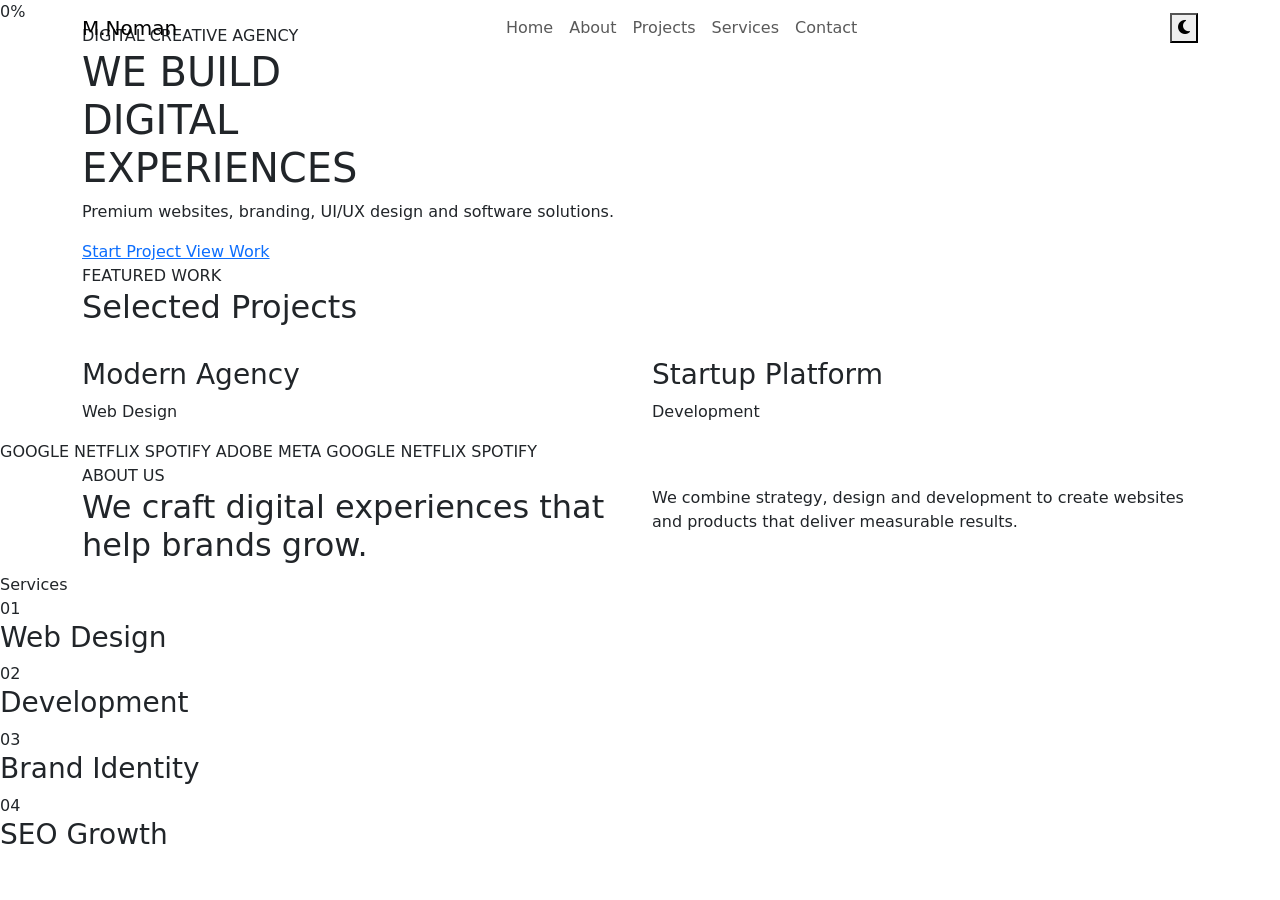
==== index.html @ 74d42c3d "Add files via upload" ====
<!DOCTYPE html>
<html lang="en">
<head>
<meta charset="UTF-8">
<meta name="viewport" content="width=device-width, initial-scale=1.0">

<title>Rajab Portfolio</title>

<link href="https://cdn.jsdelivr.net/npm/bootstrap@5.3.3/dist/css/bootstrap.min.css" rel="stylesheet">

<link rel="stylesheet" href="https://cdnjs.cloudflare.com/ajax/libs/font-awesome/6.7.2/css/all.min.css">

<link rel="preconnect" href="https://fonts.googleapis.com">
<link href="https://fonts.googleapis.com/css2?family=Inter:wght@300;400;500;600;700;800;900&display=swap" rel="stylesheet">

<link rel="stylesheet" href="css/style.css">
</head>

<body>

    <div class="loader">
    <div class="loader-counter">0%</div>
</div>

<div class="cursor"></div>

<!-- NAVBAR -->

<nav class="navbar navbar-expand-lg fixed-top">
    <div class="container">

        <a class="navbar-brand logo" href="#">
            M.Noman
        </a>

        <button class="navbar-toggler border-0 shadow-none" type="button" data-bs-toggle="collapse" data-bs-target="#menu">
            <i class="fa-solid fa-bars"></i>
        </button>

        <div class="collapse navbar-collapse" id="menu">

            <ul class="navbar-nav mx-auto">

                <li class="nav-item">
                    <a class="nav-link" href="index.html">Home</a>
                </li>

                <li class="nav-item">
                    <a class="nav-link" href="#">About</a>
                </li>

                <li class="nav-item">
                    <a class="nav-link" href="#">Projects</a>
                </li>

                <li class="nav-item">
                    <a class="nav-link" href="services.html">Services</a>
                </li>

                <li class="nav-item">
                    <a class="nav-link" href="contact.html">Contact</a>
                </li>

            </ul>

            <button id="theme-toggle" class="theme-btn">
                <i class="fa-solid fa-moon"></i>
            </button>

        </div>
    </div>
</nav>

<!-- HERO -->

<section class="hero">

    <div class="container">

        <div class="hero-content">

            <span class="subtitle">
                DIGITAL CREATIVE AGENCY
            </span>

            <h1 class="hero-title">
                WE BUILD
                <br>
                DIGITAL
                <br>
                EXPERIENCES
            </h1>

            <p class="hero-text">
                Premium websites, branding, UI/UX design and software solutions.
            </p>

            <div class="hero-buttons">

                <a href="#" class="btn-main">
                    Start Project
                </a>

                <a href="#" class="btn-outline-custom">
                    View Work
                </a>

            </div>

        </div>

    </div>

</section>


<!-- PROJECTS -->

<section class="projects">

    <div class="container">

        <div class="section-header">

            <span>FEATURED WORK</span>

            <h2>
                Selected Projects
            </h2>

        </div>

        <div class="row g-4">

            <div class="col-lg-6">

                <div class="project-card">

                    <img src="https://images.unsplash.com/photo-1498050108023-c5249f4df085?w=1200"
                        alt="">

                    <div class="project-content">

                        <h3>Modern Agency</h3>

                        <p>Web Design</p>

                    </div>

                </div>

            </div>

            <div class="col-lg-6">

                <div class="project-card">

                    <img src="https://images.unsplash.com/photo-1516321318423-f06f85e504b3?w=1200"
                        alt="">

                    <div class="project-content">

                        <h3>Startup Platform</h3>

                        <p>Development</p>

                    </div>

                </div>

            </div>

        </div>

    </div>

</section>

<!-- clients -->
<section class="clients">
    <link rel="stylesheet" href="css/clients.css">
    <div class="marquee">
        <div class="marquee-content">
            <span>GOOGLE</span>
            <span>NETFLIX</span>
            <span>SPOTIFY</span>
            <span>ADOBE</span>
            <span>META</span>
            <span>GOOGLE</span>
            <span>NETFLIX</span>
            <span>SPOTIFY</span>
        </div>
    </div>
</section>

<!-- about-section -->
 <section class="about-section">
    <link rel="stylesheet" href="css/about.css">

    <div class="container">

        <div class="row align-items-center">

            <div class="col-lg-6">
                <span class="section-tag">ABOUT US</span>

                <h2>
                    We craft digital experiences that help brands grow.
                </h2>
            </div>

            <div class="col-lg-6">

                <p>
                    We combine strategy, design and development to create
                    websites and products that deliver measurable results.
                </p>

            </div>

        </div>

    </div>

</section>

<!-- services-section -->
 <section class="services">
    <span class="section-tag">Services</span>
    <div class="service-item">
        <span>01</span>
        <h3>Web Design</h3>
    </div>

    <div class="service-item">
        <span>02</span>
        <h3>Development</h3>
    </div>

    <div class="service-item">
        <span>03</span>
        <h3>Brand Identity</h3>
    </div>

    <div class="service-item">
        <span>04</span>
        <h3>SEO Growth</h3>
    </div>

</section>

<script src="https://cdn.jsdelivr.net/npm/bootstrap@5.3.3/dist/js/bootstrap.bundle.min.js"></script>

<script src="https://cdnjs.cloudflare.com/ajax/libs/gsap/3.12.5/gsap.min.js"></script>

<script src="js/script.js"></script>

</body>
</html>
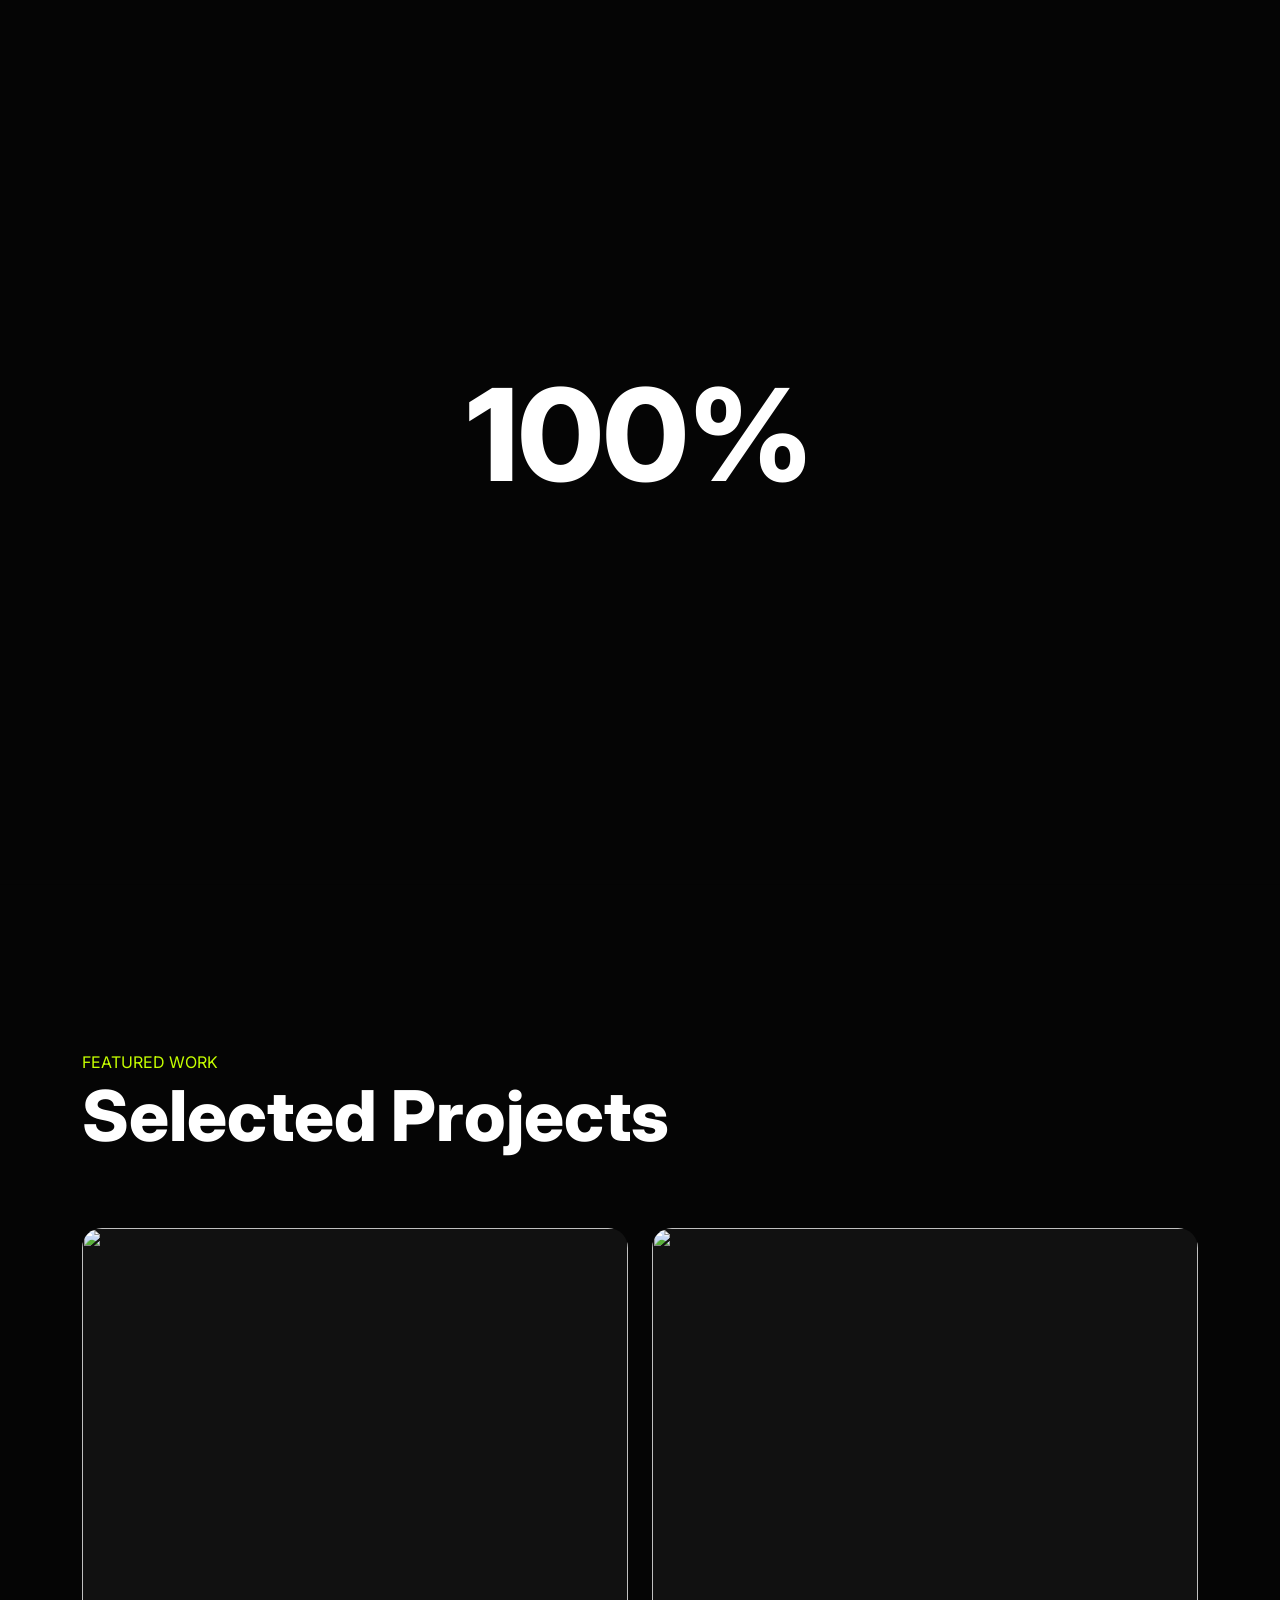
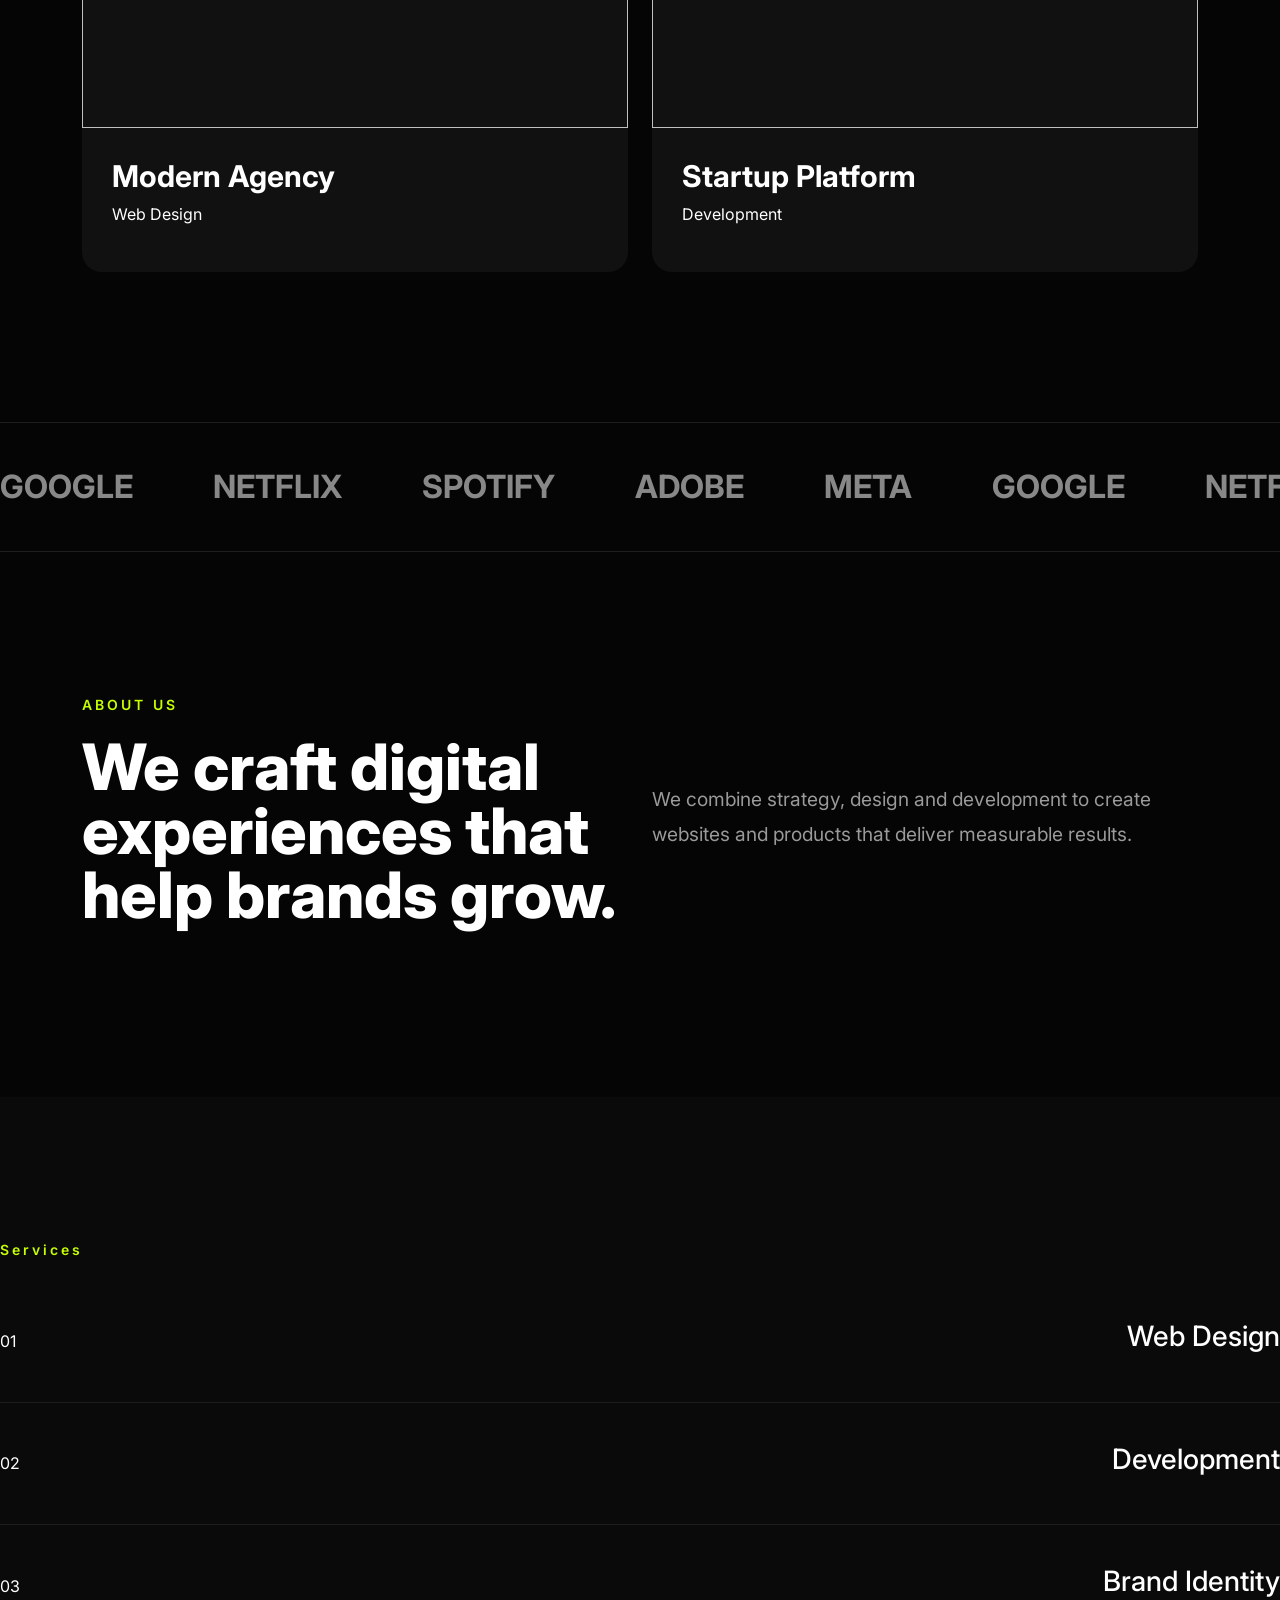
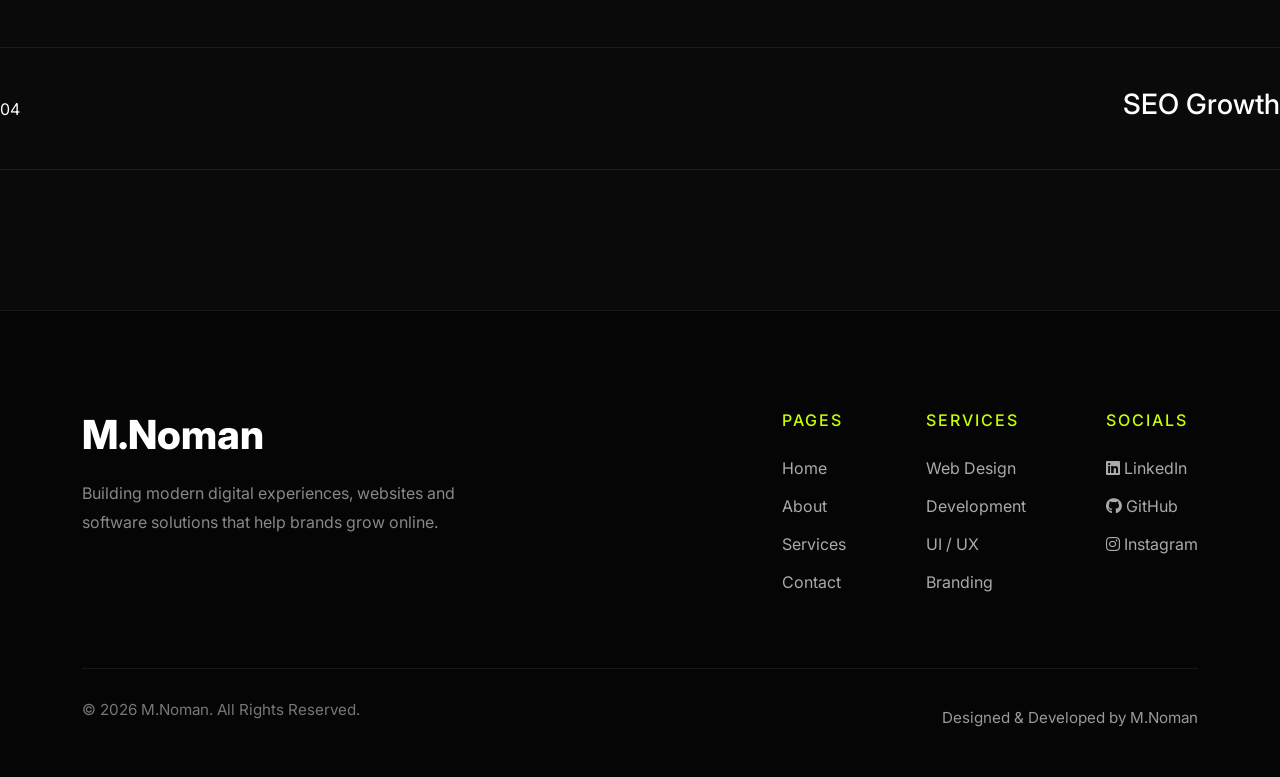
==== commit 061cf896: "Add files via upload" ====
--- a/index.html
+++ b/index.html
@@ -33,7 +33,7 @@
             M.Noman
         </a>
 
-        <button class="navbar-toggler border-0 shadow-none" type="button" data-bs-toggle="collapse" data-bs-target="#menu">
+        <button class="navbar-toggler border-0 shadow-none" type="button" data-bs-toggle="collapse" data-bs-target="#menu" color="#c6ff00">
             <i class="fa-solid fa-bars"></i>
         </button>
 
@@ -46,7 +46,7 @@
                 </li>
 
                 <li class="nav-item">
-                    <a class="nav-link" href="#">About</a>
+                    <a class="nav-link" href="about.html">About</a>
                 </li>
 
                 <li class="nav-item">
@@ -249,6 +249,83 @@
 
 </section>
 
+<!-- Footer -->
+ <footer class="footer">
+
+    <div class="container">
+
+        <div class="footer-top">
+
+            <div class="footer-brand">
+
+                <h2>M.Noman</h2>
+
+                <p>
+                    Building modern digital experiences,
+                    websites and software solutions that
+                    help brands grow online.
+                </p>
+
+            </div>
+
+            <div class="footer-links">
+
+                <div>
+                    <h4>Pages</h4>
+
+                    <a href="index.html">Home</a>
+                    <a href="about.html">About</a>
+                    <a href="services.html">Services</a>
+                    <a href="contact.html">Contact</a>
+                </div>
+
+                <div>
+                    <h4>Services</h4>
+
+                    <a href="#">Web Design</a>
+                    <a href="#">Development</a>
+                    <a href="#">UI / UX</a>
+                    <a href="#">Branding</a>
+                </div>
+
+                <div>
+                    <h4>Socials</h4>
+
+                    <a href="#">
+                        <i class="fab fa-linkedin"></i> LinkedIn
+                    </a>
+
+                    <a href="#">
+                        <i class="fab fa-github"></i> GitHub
+                    </a>
+
+                    <a href="#">
+                        <i class="fab fa-instagram"></i> Instagram
+                    </a>
+                </div>
+
+            </div>
+
+        </div>
+
+        <div class="footer-divider"></div>
+
+        <div class="footer-bottom">
+
+            <p>
+                © 2026 M.Noman. All Rights Reserved.
+            </p>
+
+            <span>
+                Designed & Developed by M.Noman
+            </span>
+
+        </div>
+
+    </div>
+
+</footer>
+
 <script src="https://cdn.jsdelivr.net/npm/bootstrap@5.3.3/dist/js/bootstrap.bundle.min.js"></script>
 
 <script src="https://cdnjs.cloudflare.com/ajax/libs/gsap/3.12.5/gsap.min.js"></script>
--- a/css/style.css
+++ b/css/style.css
@@ -0,0 +1,377 @@
+*{
+margin:0;
+padding:0;
+box-sizing:border-box;
+}
+
+:root{
+--bg:#050505;
+--card:#111111;
+--text:#ffffff;
+--gray:#999;
+--accent:#c6ff00;
+}
+
+.light{
+    --bg:#ffffff;
+    --text:#050505;
+}
+
+body{
+font-family:'Inter',sans-serif;
+background:var(--bg);
+color:var(--text);
+overflow-x:hidden;
+}
+
+.navbar{
+padding:25px 0;
+backdrop-filter:blur(15px);
+background:rgba(0,0,0,.3);
+}
+
+.logo{
+font-size:28px;
+font-weight:800;
+color:white;
+}
+
+.nav-link{
+color:white;
+margin:0 18px;
+transition: all 0.5s ease;
+}
+
+.nav-link:hover {
+    color: #c6ff00;
+    background: rgba(255, 255, 255, 0.2);
+    border-radius: 8px;
+    box-shadow: 0 4px 30px rgba(0, 0, 0, 0.1);
+    backdrop-filter: blur(5px);
+    -webkit-backdrop-filter: blur(5px);
+    border: none;
+}
+
+.nav-link:hover {
+    animation: pulse 0.5s ease forwards;
+}
+
+@keyframes pulse {
+    from {
+        transform: scale(1);
+    }
+    to {
+        transform: scale(1.1);
+    }
+}
+
+.navbar-toggler {
+    color: #c6ff00 !important;
+}
+
+.navbar-toggler i {
+    color: #c6ff00;
+    font-size: 1.8rem;
+}
+
+.theme-btn{
+width:45px;
+height:45px;
+border:none;
+border-radius:50%;
+background:#111;
+color:white;
+}
+
+.hero{
+min-height:100vh;
+display:flex;
+align-items:center;
+}
+
+.subtitle{
+color:var(--accent);
+font-weight:700;
+letter-spacing:2px;
+}
+
+.hero-title{
+font-size:clamp(4rem,10vw,9rem);
+font-weight:900;
+line-height:.9;
+margin:25px 0;
+}
+
+.hero-text{
+max-width:600px;
+font-size:20px;
+color:var(--gray);
+}
+
+.hero-buttons{
+display:flex;
+gap:20px;
+margin-top:40px;
+}
+
+.btn-main{
+padding:16px 40px;
+background:var(--accent);
+color:black;
+font-weight:700;
+text-decoration:none;
+}
+
+.btn-outline-custom{
+padding:16px 40px;
+border:1px solid #333;
+color:white;
+text-decoration:none;
+}
+
+.projects{
+padding:150px 0;
+}
+
+.section-header{
+margin-bottom:70px;
+}
+
+.section-header span{
+color:var(--accent);
+}
+
+.section-header h2{
+font-size:70px;
+font-weight:800;
+}
+
+.project-card{
+overflow:hidden;
+background:#111;
+border-radius:20px;
+}
+
+.project-card img{
+width:100%;
+height:500px;
+object-fit:cover;
+transition:.5s;
+}
+
+.project-card:hover img{
+transform:scale(1.08);
+}
+
+.project-content{
+padding:30px;
+}
+
+.project-content h3{
+font-size:30px;
+font-weight:700;
+}
+
+.cursor{
+width:20px;
+height:20px;
+background:var(--accent);
+border-radius:50%;
+position:fixed;
+pointer-events:none;
+z-index:9999;
+}
+
+.loader{
+    position:fixed;
+    inset:0;
+    background:#050505;
+    z-index:99999;
+    display:flex;
+    justify-content:center;
+    align-items:center;
+}
+
+.loader-counter{
+    color:#fff;
+    font-size:8rem;
+    font-weight:800;
+}
+
+.hero{
+    min-height:100vh;
+    display:flex;
+    align-items:center;
+    padding:0 8%;
+    background:#050505;
+}
+
+.hero-title{
+    font-size:clamp(5rem,10vw,12rem);
+    line-height:.85;
+    font-weight:900;
+    color:#fff;
+}
+
+/* services-section */
+.services{
+    padding:140px 0;
+    background:#0a0a0a;
+}
+
+.services-header{
+    margin-bottom:80px;
+}
+
+.services-header h2{
+    font-size:clamp(3rem,5vw,5rem);
+    font-weight:800;
+    color:#fff;
+}
+
+.service-item{
+    display:flex;
+    align-items:center;
+    justify-content:space-between;
+    padding:40px 0;
+    border-bottom:1px solid rgba(255,255,255,.08);
+    transition:.4s ease;
+    cursor:pointer;
+}
+
+.service-item:first-child{
+    border-top:1px solid rgba(255,255,255,.08);
+}
+
+.service-item:hover{
+    padding-left:40px;
+    background:rgba(255,255,255,.02);
+    color: #c6ff00;
+    padding-right: 40px;
+}
+
+.service-number{
+    font-size:18px;
+    color:#666;
+    width:80px;
+}
+
+.service-title{
+    flex:1;
+    font-size:3rem;
+    font-weight:700;
+    color:#fff;
+}
+
+.service-description{
+    width:350px;
+    color:#888;
+    line-height:1.8;
+    text-align:right;
+}
+
+.service-arrow{
+    font-size:2rem;
+    color:#c6ff00;
+    transition:.4s;
+}
+
+.service-item:hover .service-arrow{
+    transform:translateX(10px);
+}
+
+/* Footer */
+.footer{
+padding:100px 0 40px;
+background:#050505;
+border-top:1px solid rgba(255,255,255,.08);
+}
+
+.footer-top{
+display:flex;
+justify-content:space-between;
+gap:80px;
+margin-bottom:60px;
+}
+
+.footer-brand{
+max-width:400px;
+}
+
+.footer-brand h2{
+font-size:2.5rem;
+font-weight:800;
+margin-bottom:20px;
+}
+
+.footer-brand p{
+color:#888;
+line-height:1.8;
+}
+
+.footer-links{
+display:flex;
+gap:80px;
+}
+
+.footer-links h4{
+color:#c6ff00;
+margin-bottom:25px;
+font-size:1rem;
+text-transform:uppercase;
+letter-spacing:2px;
+}
+
+.footer-links div{
+display:flex;
+flex-direction:column;
+}
+
+.footer-links a{
+color:#aaa;
+text-decoration:none;
+margin-bottom:14px;
+transition:.3s;
+}
+
+.footer-links a:hover{
+color:#c6ff00;
+transform:translateX(5px);
+}
+
+.footer-divider{
+height:1px;
+background:rgba(255,255,255,.08);
+margin-bottom:30px;
+}
+
+.footer-bottom{
+display:flex;
+justify-content:space-between;
+align-items:center;
+color:#777;
+font-size:.95rem;
+}
+
+.footer-bottom span{
+color:#999;
+}
+
+@media(max-width:992px){
+
+.footer-top{
+flex-direction:column;
+}
+
+.footer-links{
+flex-wrap:wrap;
+gap:50px;
+}
+
+.footer-bottom{
+flex-direction:column;
+gap:15px;
+text-align:center;
+}
+
+}
--- a/css/clients.css
+++ b/css/clients.css
@@ -0,0 +1,24 @@
+.clients{
+    padding:40px 0;
+    border-top:1px solid rgba(255,255,255,.1);
+    border-bottom:1px solid rgba(255,255,255,.1);
+    overflow:hidden;
+}
+
+.marquee-content{
+    display:flex;
+    gap:80px;
+    width:max-content;
+    animation:scroll 20s linear infinite;
+}
+
+.marquee-content span{
+    font-size:2rem;
+    font-weight:700;
+    color:#888;
+}
+
+@keyframes scroll{
+    from{transform:translateX(0);}
+    to{transform:translateX(-50%);}
+}
--- a/css/about.css
+++ b/css/about.css
@@ -0,0 +1,320 @@
+.about-section{
+    padding:140px 0;
+    background:#050505;
+    color:#fff;
+}
+
+.section-tag{
+    display:inline-block;
+    color:#c6ff00;
+    font-size:14px;
+    letter-spacing:3px;
+    font-weight:600;
+    margin-bottom:20px;
+}
+
+.about-section h2{
+    font-size:clamp(3rem,5vw,5rem);
+    font-weight:800;
+    line-height:1;
+    margin-bottom:30px;
+}
+
+.about-section p{
+    font-size:1.2rem;
+    color:#9a9a9a;
+    line-height:1.8;
+}
+
+.about-content{
+    padding-left:50px;
+}
+
+.about-stats{
+    margin-top:60px;
+    display:flex;
+    gap:60px;
+}
+
+.about-stat h3{
+    font-size:4rem;
+    font-weight:800;
+    color:#fff;
+}
+
+.about-stat span{
+    color:#888;
+    font-size:14px;
+    text-transform:uppercase;
+}
+
+.blob{
+position:fixed;
+border-radius:50%;
+filter:blur(120px);
+z-index:-1;
+opacity:.15;
+}
+
+.blob1{
+width:400px;
+height:400px;
+background:#c6ff00;
+top:-100px;
+left:-100px;
+}
+
+.blob2{
+width:350px;
+height:350px;
+background:#c6ff00;
+right:-100px;
+bottom:0;
+}
+
+.about-hero{
+min-height:100vh;
+padding:0 7%;
+display:flex;
+justify-content:center;
+flex-direction:column;
+}
+
+.tag{
+color:var(--accent);
+letter-spacing:3px;
+}
+
+.hero-title{
+font-size:clamp(4rem,10vw,11rem);
+line-height:.85;
+font-weight:900;
+margin:20px 0;
+}
+
+.about-hero p{
+max-width:650px;
+font-size:1.2rem;
+color:var(--gray);
+}
+
+.story{
+padding:150px 7%;
+display:grid;
+grid-template-columns:1fr 2fr;
+gap:80px;
+}
+
+.story-left span{
+color:var(--accent);
+letter-spacing:2px;
+}
+
+.story-right h2{
+font-size:clamp(2rem,4vw,4rem);
+margin-bottom:30px;
+line-height:1.1;
+}
+
+.story-right p{
+color:var(--gray);
+font-size:1.1rem;
+}
+
+.stats{
+padding:100px 7%;
+display:grid;
+grid-template-columns:repeat(3,1fr);
+gap:30px;
+}
+
+.stat-card{
+background:rgba(255,255,255,.03);
+border:1px solid rgba(255,255,255,.08);
+backdrop-filter:blur(20px);
+padding:50px;
+border-radius:30px;
+transition:.4s;
+}
+
+.stat-card:hover{
+transform:translateY(-12px);
+}
+
+.stat-card h2{
+font-size:4rem;
+color:var(--accent);
+}
+
+.stat-card p{
+color:var(--gray);
+}
+
+.timeline{
+padding:150px 7%;
+}
+
+.timeline h2{
+font-size:5rem;
+margin-bottom:80px;
+}
+
+.timeline-item{
+display:flex;
+justify-content:space-between;
+padding:40px 0;
+border-bottom:1px solid rgba(255,255,255,.08);
+}
+
+.timeline-item span{
+color:var(--accent);
+font-size:1.2rem;
+}
+
+.timeline-item h3{
+font-size:2.5rem;
+}
+
+.cta{
+padding:200px 7%;
+text-align:center;
+}
+
+.cta h2{
+font-size:clamp(3rem,8vw,8rem);
+line-height:.9;
+margin-bottom:50px;
+}
+
+.cta a{
+display:inline-block;
+padding:18px 40px;
+background:var(--accent);
+color:#000;
+font-weight:700;
+border-radius:50px;
+text-decoration:none;
+transition:.4s;
+}
+
+.cta a:hover{
+transform:scale(1.08);
+}
+
+@media(max-width:992px){
+
+.story{
+grid-template-columns:1fr;
+}
+
+.stats{
+grid-template-columns:1fr;
+}
+
+.timeline-item{
+flex-direction:column;
+gap:20px;
+}
+
+.timeline h2{
+font-size:3rem;
+}
+
+}
+
+/* Footer */
+.footer{
+padding:100px 0 40px;
+background:#050505;
+border-top:1px solid rgba(255,255,255,.08);
+}
+
+.footer-top{
+display:flex;
+justify-content:space-between;
+gap:80px;
+margin-bottom:60px;
+}
+
+.footer-brand{
+max-width:400px;
+}
+
+.footer-brand h2{
+font-size:2.5rem;
+font-weight:800;
+margin-bottom:20px;
+}
+
+.footer-brand p{
+color:#888;
+line-height:1.8;
+}
+
+.footer-links{
+display:flex;
+gap:80px;
+}
+
+.footer-links h4{
+color:#c6ff00;
+margin-bottom:25px;
+font-size:1rem;
+text-transform:uppercase;
+letter-spacing:2px;
+}
+
+.footer-links div{
+display:flex;
+flex-direction:column;
+}
+
+.footer-links a{
+color:#aaa;
+text-decoration:none;
+margin-bottom:14px;
+transition:.3s;
+}
+
+.footer-links a:hover{
+color:#c6ff00;
+transform:translateX(5px);
+}
+
+.footer-divider{
+height:1px;
+background:rgba(255,255,255,.08);
+margin-bottom:30px;
+}
+
+.footer-bottom{
+display:flex;
+justify-content:space-between;
+align-items:center;
+color:#777;
+font-size:.95rem;
+}
+
+.footer-bottom span{
+color:#999;
+}
+
+@media(max-width:992px){
+
+.footer-top{
+flex-direction:column;
+}
+
+.footer-links{
+flex-wrap:wrap;
+gap:50px;
+}
+
+.footer-bottom{
+flex-direction:column;
+gap:15px;
+text-align:center;
+}
+
+}
+
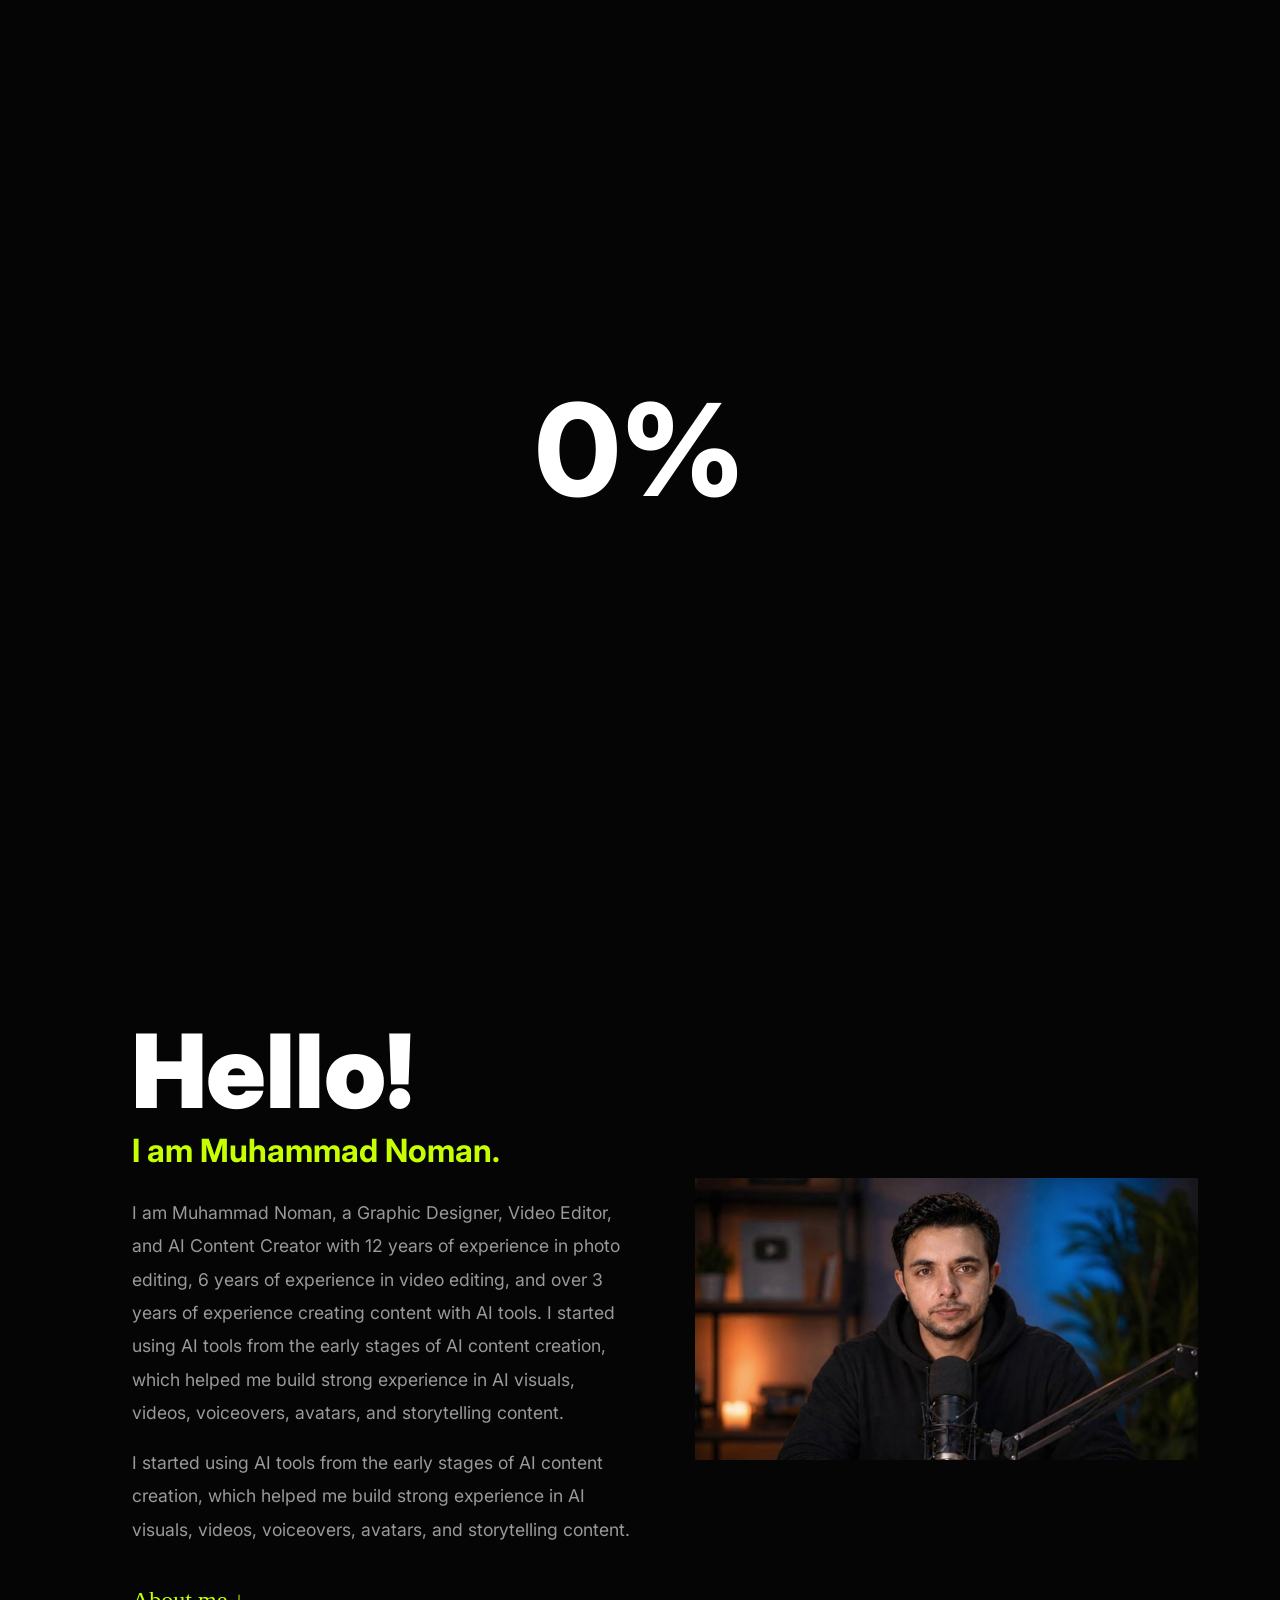
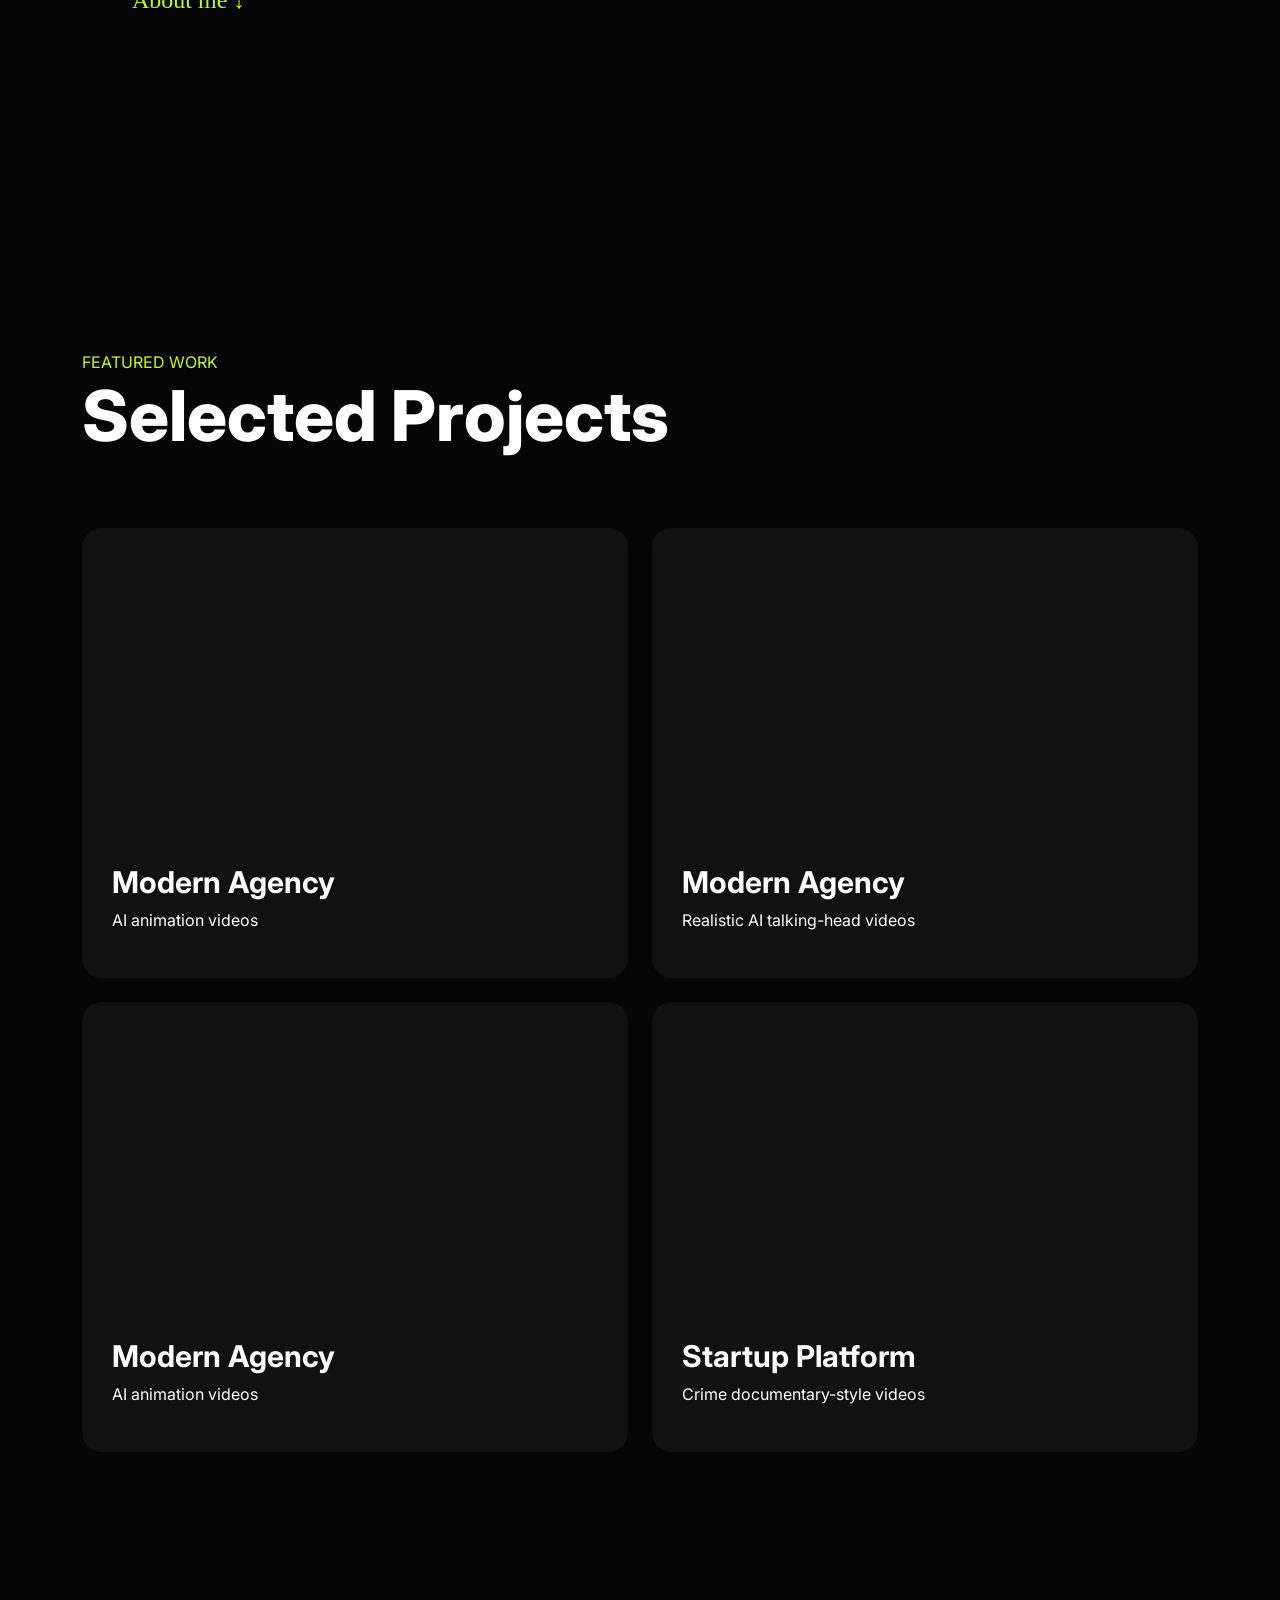
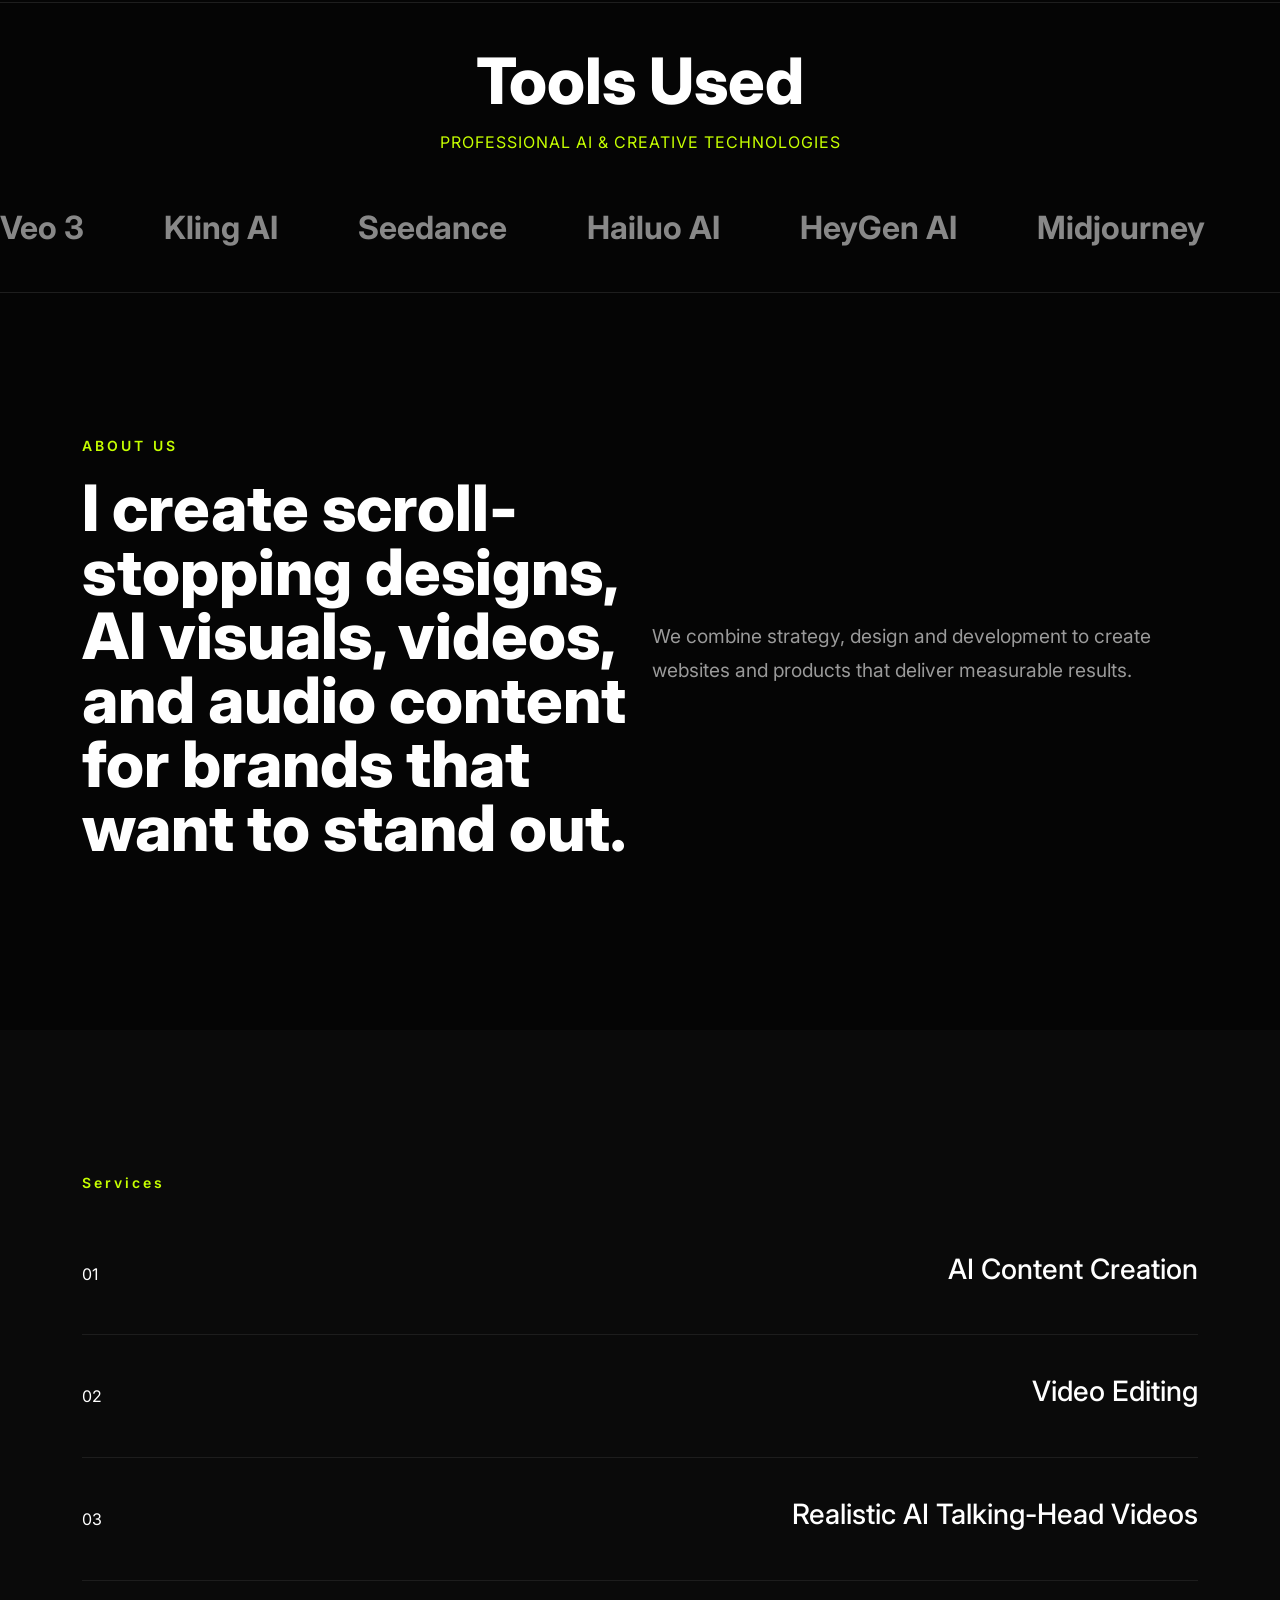
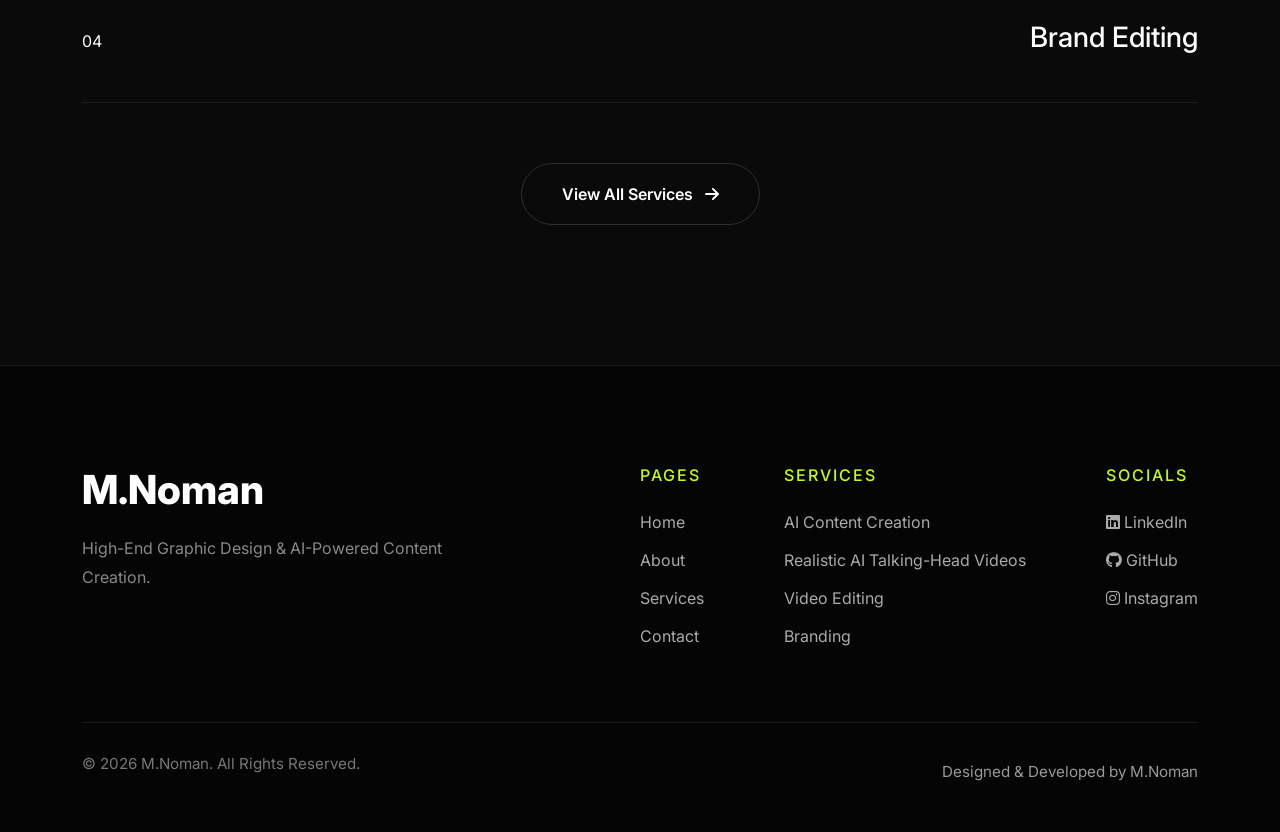
==== commit 142057e5: "Add files via upload" ====
--- a/index.html
+++ b/index.html
@@ -10,6 +10,8 @@
 
 <link rel="stylesheet" href="https://cdnjs.cloudflare.com/ajax/libs/font-awesome/6.7.2/css/all.min.css">
 
+
+
 <link rel="preconnect" href="https://fonts.googleapis.com">
 <link href="https://fonts.googleapis.com/css2?family=Inter:wght@300;400;500;600;700;800;900&display=swap" rel="stylesheet">
 
@@ -50,7 +52,7 @@
                 </li>
 
                 <li class="nav-item">
-                    <a class="nav-link" href="#">Projects</a>
+                    <a class="nav-link" href="projects.html">Projects</a>
                 </li>
 
                 <li class="nav-item">
@@ -92,16 +94,16 @@
             </h1>
 
             <p class="hero-text">
-                Premium websites, branding, UI/UX design and software solutions.
+                Graphic Designer & AI Content Creator.
             </p>
 
             <div class="hero-buttons">
 
-                <a href="#" class="btn-main">
+                <a href="contact.html" class="btn-main">
                     Start Project
                 </a>
 
-                <a href="#" class="btn-outline-custom">
+                <a href="projects.html" class="btn-outline-custom">
                     View Work
                 </a>
 
@@ -111,6 +113,42 @@
 
     </div>
 
+</section>
+
+<section class="about-me">
+    <div class="container">
+
+        <div class="about-content">
+
+            <!-- Left Side -->
+            <div class="about-text">
+
+                <h1>Hello!</h1>
+
+                <h3>I am Muhammad Noman.</h3>
+
+                <p>
+                    I am Muhammad Noman, a Graphic Designer, Video Editor, and AI Content Creator with 12 years of experience in photo editing, 6 years of experience in video editing, and over 3 years of experience creating content with AI tools. I started using AI tools from the early stages of AI content creation, which helped me build strong experience in AI visuals, videos, voiceovers, avatars, and storytelling content.
+                </p>
+
+                <p>
+                    I started using AI tools from the early stages of AI content creation, which helped me build strong experience in AI visuals, videos, voiceovers, avatars, and storytelling content.
+                </p>
+
+                <span class="about-note">
+                    About me ↓
+                </span>
+
+            </div>
+
+            <!-- Right Side -->
+            <div class="about-image">
+                <img src="images/WhatsApp Image 2026-06-14 at 4.43.36 PM.jpeg" alt="Profile Sketch">
+            </div>
+
+        </div>
+
+    </div>
 </section>
 
 
@@ -136,14 +174,17 @@
 
                 <div class="project-card">
 
-                    <img src="https://images.unsplash.com/photo-1498050108023-c5249f4df085?w=1200"
-                        alt="">
+                    <!-- <img src="https://images.unsplash.com/photo-1498050108023-c5249f4df085?w=1200"
+                        alt=""> -->
+                    <video class="back-video" loop muted playsinline>
+                    <source src="assets/335327_medium.mp4" type="video/mp4">
+                    </video>
 
                     <div class="project-content">
 
                         <h3>Modern Agency</h3>
 
-                        <p>Web Design</p>
+                        <p>AI animation videos</p>
 
                     </div>
 
@@ -151,24 +192,148 @@
 
             </div>
 
+            <script>
+window.addEventListener("DOMContentLoaded", () => {
+
+    document.querySelectorAll(".project-card").forEach(card => {
+
+        const video = card.querySelector("video");
+
+        card.addEventListener("mouseenter", () => {
+            video.play();
+        });
+
+        card.addEventListener("mouseleave", () => {
+            video.pause();
+            video.currentTime = 0; /* optional */
+        });
+
+    });
+
+});
+</script>
+
             <div class="col-lg-6">
 
                 <div class="project-card">
 
-                    <img src="https://images.unsplash.com/photo-1516321318423-f06f85e504b3?w=1200"
-                        alt="">
+                    <video class="back-video" loop muted playsinline>
+                    <source src="assets/7686340-hd_1920_1080_24fps.mp4" type="video/mp4">
+                    </video>
 
                     <div class="project-content">
 
+                        <h3>Modern Agency</h3>
+
+                        <p>Realistic AI talking-head videos</p>
+
+                    </div>
+
+                </div>
+
+            </div>
+
+                       <script>
+window.addEventListener("DOMContentLoaded", () => {
+
+    document.querySelectorAll(".project-card").forEach(card => {
+
+        const video = card.querySelector("video");
+
+        card.addEventListener("mouseenter", () => {
+            video.play();
+        });
+
+        card.addEventListener("mouseleave", () => {
+            video.pause();
+            video.currentTime = 0; /* optional */
+        });
+
+    });
+
+});
+</script>
+
+            <div class="col-lg-6">
+
+                <div class="project-card">
+
+                    <video class="back-video" loop muted playsinline>
+                    <source src="assets/crime.mp4" type="video/mp4">
+                    </video>
+
+                    <div class="project-content">
+
+                        <h3>Modern Agency</h3>
+
+                        <p>AI animation videos</p>
+
+                    </div>
+
+                </div>
+
+            </div>
+
+<script>
+window.addEventListener("DOMContentLoaded", () => {
+
+    document.querySelectorAll(".project-card").forEach(card => {
+
+        const video = card.querySelector("video");
+
+        card.addEventListener("mouseenter", () => {
+            video.play();
+        });
+
+        card.addEventListener("mouseleave", () => {
+            video.pause();
+            video.currentTime = 0; /* optional */
+        });
+
+    });
+
+});
+</script>
+
+            <div class="col-lg-6">
+
+                <div class="project-card">
+
+                    <video class="back-video" loop muted playsinline>
+                    <source src="assets/story telling.mp4" type="video/mp4">
+                    </video>
+
+                    <div class="project-content">
+
                         <h3>Startup Platform</h3>
 
-                        <p>Development</p>
+                        <p>Crime documentary-style videos</p>
 
                     </div>
 
                 </div>
 
             </div>
+<script>
+window.addEventListener("DOMContentLoaded", () => {
+
+    document.querySelectorAll(".project-card").forEach(card => {
+
+        const video = card.querySelector("video");
+
+        card.addEventListener("mouseenter", () => {
+            video.play();
+        });
+
+        card.addEventListener("mouseleave", () => {
+            video.pause();
+            video.currentTime = 0; /* optional */
+        });
+
+    });
+
+});
+</script>
 
         </div>
 
@@ -179,16 +344,25 @@
 <!-- clients -->
 <section class="clients">
     <link rel="stylesheet" href="css/clients.css">
+    <div class="tools-heading">
+        <h2>Tools Used</h2>
+        <p>Professional AI & Creative Technologies</p>
+    </div>
     <div class="marquee">
         <div class="marquee-content">
-            <span>GOOGLE</span>
-            <span>NETFLIX</span>
-            <span>SPOTIFY</span>
-            <span>ADOBE</span>
-            <span>META</span>
-            <span>GOOGLE</span>
-            <span>NETFLIX</span>
-            <span>SPOTIFY</span>
+            <span>Veo 3</span>
+            <span>Kling AI</span>
+            <span>Seedance</span>
+            <span>Hailuo AI</span>
+            <span>HeyGen AI</span>
+            <span>Midjourney</span>
+            <span>Higgsfield Soul</span>
+            <span>Nano Banana 2</span>
+            <span>ChatGPT Image</span>
+            <span>Seadream</span>
+            <span>Reve AI</span>
+            <span>Flux AI</span>
+            <span>OpenArt AI</span>
         </div>
     </div>
 </section>
@@ -205,7 +379,7 @@
                 <span class="section-tag">ABOUT US</span>
 
                 <h2>
-                    We craft digital experiences that help brands grow.
+                     I create scroll-stopping designs, AI visuals, videos, and audio content for brands that want to stand out.
                 </h2>
             </div>
 
@@ -226,28 +400,43 @@
 
 <!-- services-section -->
  <section class="services">
+    <div class="container">
     <span class="section-tag">Services</span>
     <div class="service-item">
         <span>01</span>
-        <h3>Web Design</h3>
+        <h3>AI Content Creation</h3>
     </div>
 
     <div class="service-item">
         <span>02</span>
-        <h3>Development</h3>
+        <h3>Video Editing</h3>
     </div>
 
     <div class="service-item">
         <span>03</span>
-        <h3>Brand Identity</h3>
+        <h3>Realistic AI Talking-Head Videos</h3>
     </div>
 
     <div class="service-item">
         <span>04</span>
-        <h3>SEO Growth</h3>
+        <h3>Brand Editing</h3>
+    </div>
+    <!-- More Services Button -->
+        <div class="services-btn-wrap">
+            <a href="services.html" class="services-btn">
+                View All Services
+                <i class="fa-solid fa-arrow-right"></i>
+            </a>
+        </div>
+
     </div>
 
 </section>
+
+<!-- Whatsapp -->
+ <a href="https://wa.me/923111887969" class="cta-whatsapp floating" target="_blank">
+  <i class="fab fa-whatsapp"></i>WhatsApp
+</a>
 
 <!-- Footer -->
  <footer class="footer">
@@ -261,9 +450,7 @@
                 <h2>M.Noman</h2>
 
                 <p>
-                    Building modern digital experiences,
-                    websites and software solutions that
-                    help brands grow online.
+                    High-End Graphic Design & AI-Powered Content Creation.
                 </p>
 
             </div>
@@ -282,16 +469,16 @@
                 <div>
                     <h4>Services</h4>
 
-                    <a href="#">Web Design</a>
-                    <a href="#">Development</a>
-                    <a href="#">UI / UX</a>
+                    <a href="#">AI Content Creation</a>
+                    <a href="#">Realistic AI Talking-Head Videos</a>
+                    <a href="#">Video Editing</a>
                     <a href="#">Branding</a>
                 </div>
 
                 <div>
                     <h4>Socials</h4>
 
-                    <a href="#">
+                    <a href="https://www.linkedin.com/in/muhammad-noman-4417b51a4?utm_source=share_via&utm_content=profile&utm_medium=member_android" target="_blank">
                         <i class="fab fa-linkedin"></i> LinkedIn
                     </a>
 
--- a/css/style.css
+++ b/css/style.css
@@ -129,6 +129,80 @@
 text-decoration:none;
 }
 
+.about-me{
+    min-height:100vh;
+    padding:120px 0;
+    background:var(--bg);
+    color:var(--text);
+    transition:0.4s ease;
+}
+
+.about-content{
+    display:grid;
+    grid-template-columns:1fr 1fr;
+    align-items:center;
+    gap:60px;
+}
+
+.about-text h1{
+    font-size:clamp(4rem,8vw,7rem);
+    font-weight:900;
+    line-height:1;
+    margin-bottom:10px;
+    color:var(--text);
+}
+
+.about-text h3{
+    font-size:2rem;
+    font-weight:700;
+    margin-bottom:25px;
+    /* color:var(--text); */
+    color: #c6ff00;
+}
+
+.about-text h4{
+    font-size:1.5rem;
+    font-weight:700;
+    margin-bottom:20px;
+    color:var(--text);
+}
+
+.about-text p{
+    color:var(--gray);
+    line-height:1.9;
+    font-size:1.1rem;
+    max-width:600px;
+}
+
+.about-note{
+    display:inline-block;
+    margin-top:20px;
+    font-size:1.5rem;
+    color:var(--accent);
+    font-family:cursive;
+}
+
+.about-image img{
+    width:100%;
+    max-width:650px;
+    display:block;
+    margin:auto;
+}
+
+/* Mobile */
+@media(max-width:992px){
+
+    .about-content{
+        grid-template-columns:1fr;
+        text-align:center;
+    }
+
+    .about-text p{
+        margin:auto;
+    }
+
+}
+
 .projects{
 padding:150px 0;
 }
@@ -152,14 +226,16 @@
 border-radius:20px;
 }
 
-.project-card img{
+.project-card video{
 width:100%;
-height:500px;
+height:300px;
 object-fit:cover;
 transition:.5s;
-}
-
-.project-card:hover img{
+background-size: cover;
+background-position: center;
+}
+
+.project-card:hover video{
 transform:scale(1.08);
 }
 
@@ -280,6 +356,95 @@
     transform:translateX(10px);
 }
 
+.services-btn-wrap{
+    display:flex;
+    justify-content:center;
+    margin-top:60px;
+}
+
+.services-btn{
+    display:inline-flex;
+    align-items:center;
+    gap:12px;
+    padding:18px 40px;
+    background:transparent;
+    border:1px solid rgba(255,255,255,.15);
+    color:#fff;
+    text-decoration:none;
+    font-weight:600;
+    border-radius:50px;
+    transition:all .4s ease;
+    backdrop-filter:blur(10px);
+}
+
+.services-btn i{
+    transition:.4s ease;
+}
+
+.services-btn:hover{
+    background:#c6ff00;
+    color:#050505;
+    border-color:#c6ff00;
+    transform:translateY(-5px);
+    box-shadow:0 15px 40px rgba(198,255,0,.25);
+}
+
+.services-btn:hover i{
+    transform:translateX(6px);
+}
+
+/* Whatsapp */
+.cta-whatsapp{
+	transition: all 0.3s ease;
+    box-shadow: 0 4px 8px 0 rgba(0, 0, 0, 0.4);
+    position: fixed;
+    bottom: 20px;
+    right: 20px;
+    display: block;
+    /* left: 0; */
+    margin: 10px;
+    color: #fff;
+    background: #00e676;
+    padding: 10px 15px;
+    border-radius: 30px;
+    font-weight: 500;
+    z-index: 9999;
+    text-decoration: none;
+    &:hover{
+    	transition: all 0.3s;
+    	color: primaria;
+    }
+}
+
+.cta-whatsapp i {
+    padding-right: 2px;
+}
+.floating {
+	animation-iteration-count:infinite;
+	animation-duration: 1.3s;
+	animation-name: floating-float, floating;
+	}
+	@keyframes floating {
+	 0% {
+	   -webkit-transform: translateY(-8px);
+	   transform: translateY(-8px);
+	 }
+	 50% {
+	   -webkit-transform: translateY(-4px);
+	   transform: translateY(-4px);
+	 }
+	 100% {
+	   -webkit-transform: translateY(-8px);
+	   transform: translateY(-8px);
+	 }
+	}
+	@keyframes floating-float {
+	 100% {
+	   -webkit-transform: translateY(-8px);
+	   transform: translateY(-8px);
+	 }
+}
+
 /* Footer */
 .footer{
 padding:100px 0 40px;
--- a/css/clients.css
+++ b/css/clients.css
@@ -21,4 +21,23 @@
 @keyframes scroll{
     from{transform:translateX(0);}
     to{transform:translateX(-50%);}
+}
+
+.tools-heading{
+    text-align:center;
+    margin-bottom:50px;
+}
+
+.tools-heading h2{
+    font-size:clamp(2.5rem,5vw,4rem);
+    font-weight:800;
+    color:#fff;
+    margin-bottom:10px;
+}
+
+.tools-heading p{
+    color: #c6ff00;
+    font-size:1rem;
+    letter-spacing:1px;
+    text-transform:uppercase;
 }
--- a/css/about.css
+++ b/css/about.css
@@ -95,7 +95,7 @@
 .about-hero p{
 max-width:650px;
 font-size:1.2rem;
-color:var(--gray);
+color: #c6ff00;
 }
 
 .story{
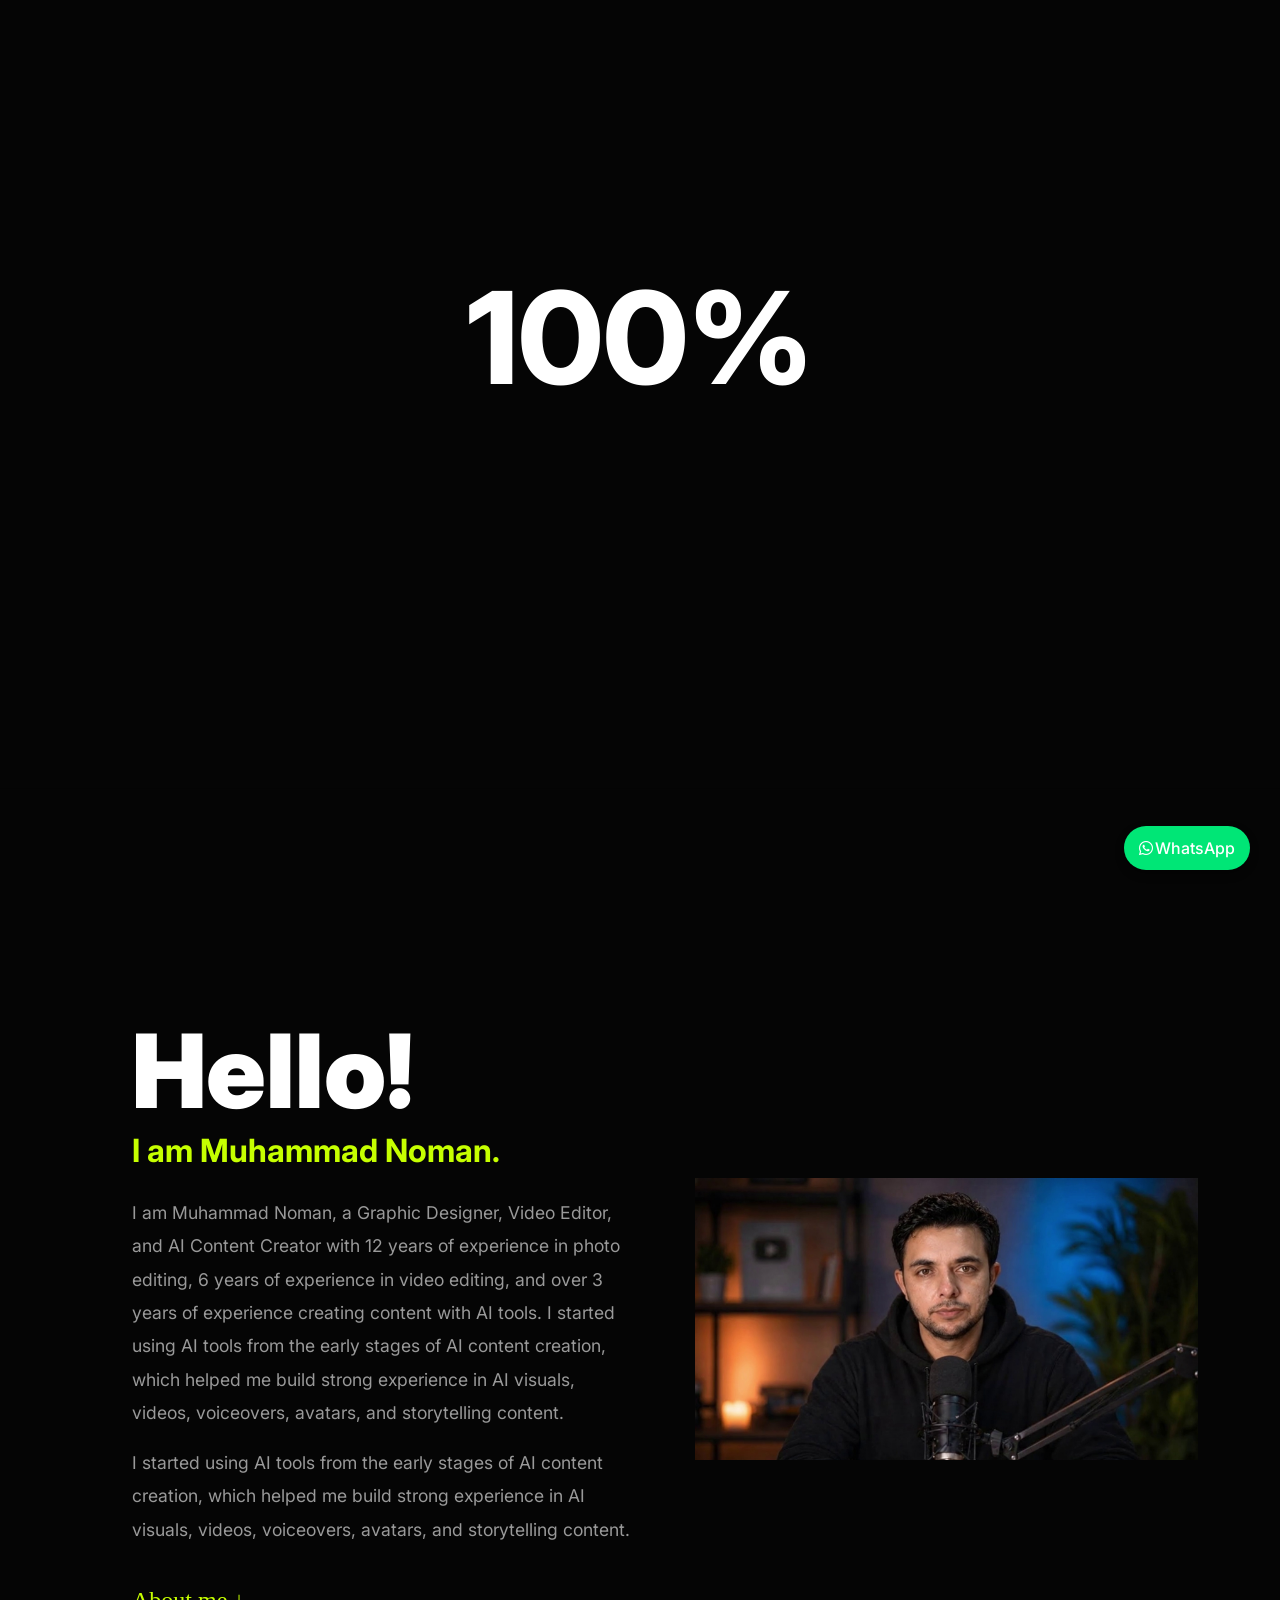
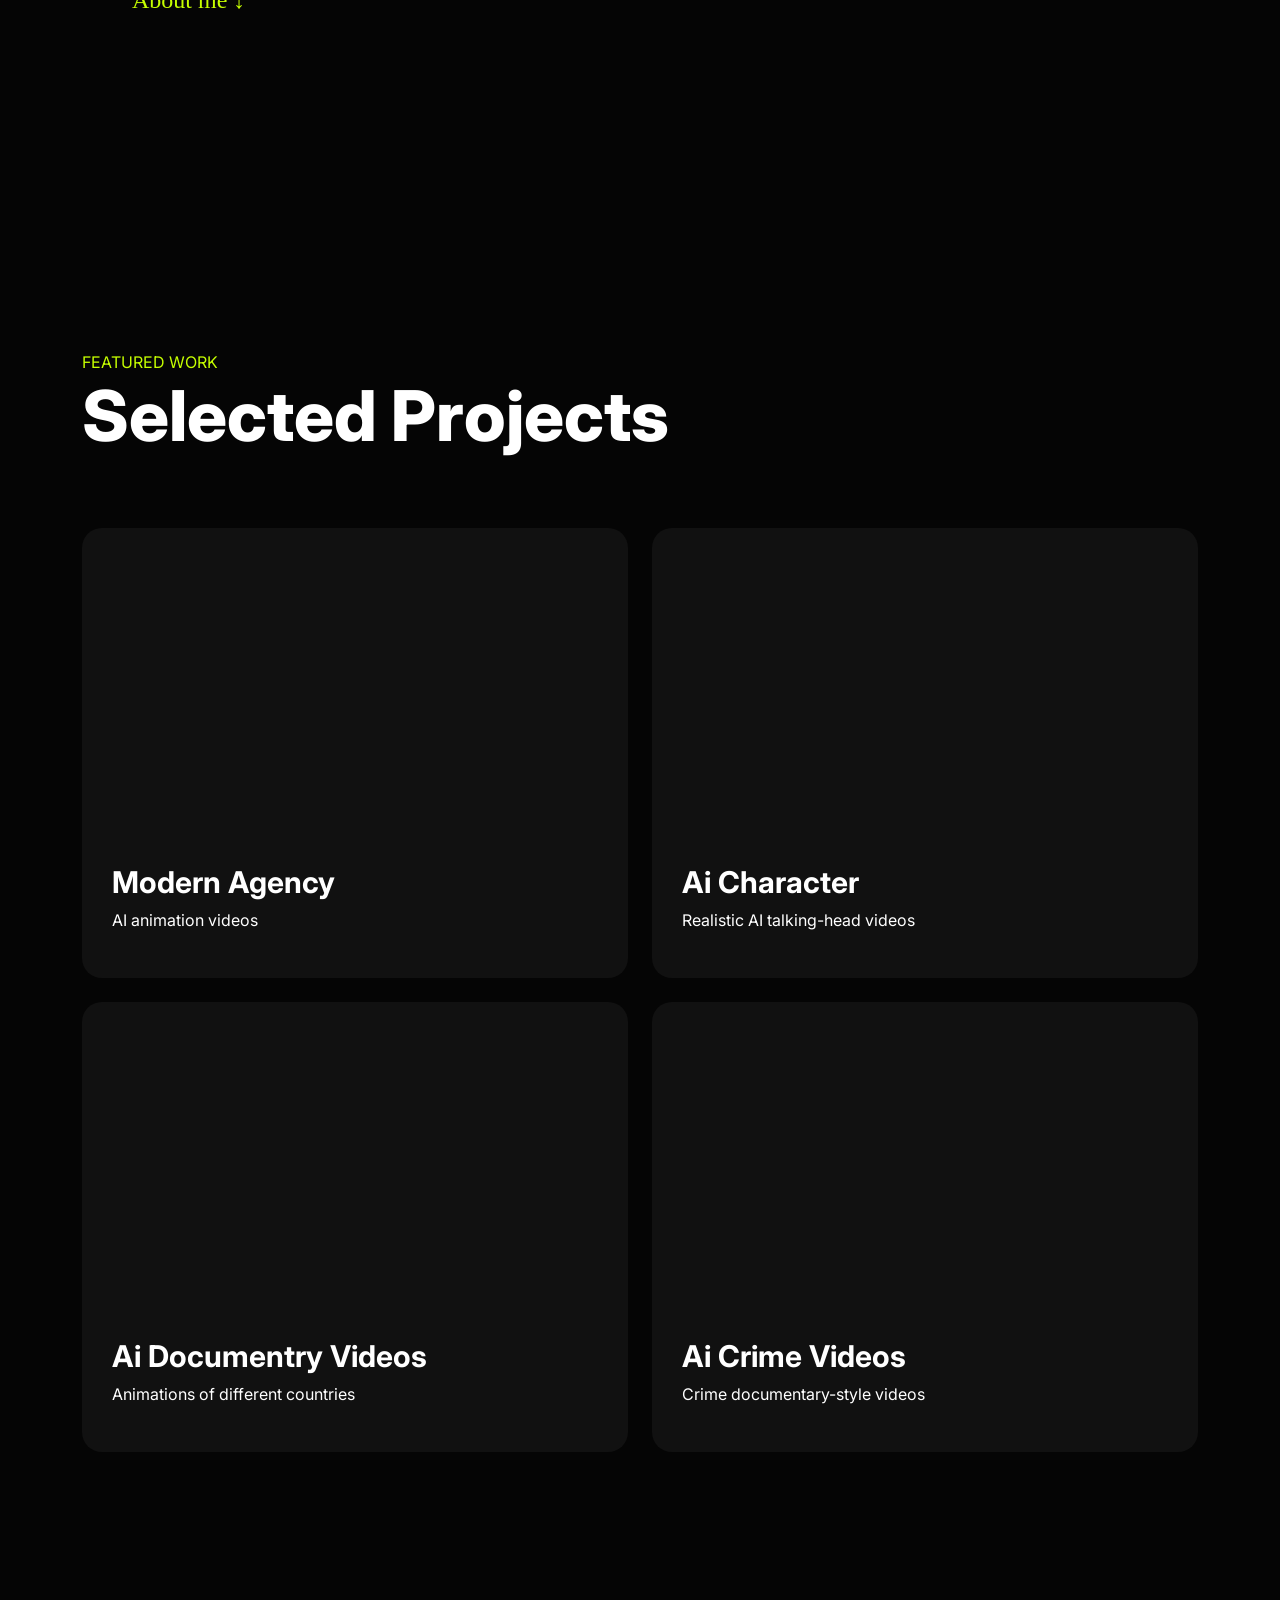
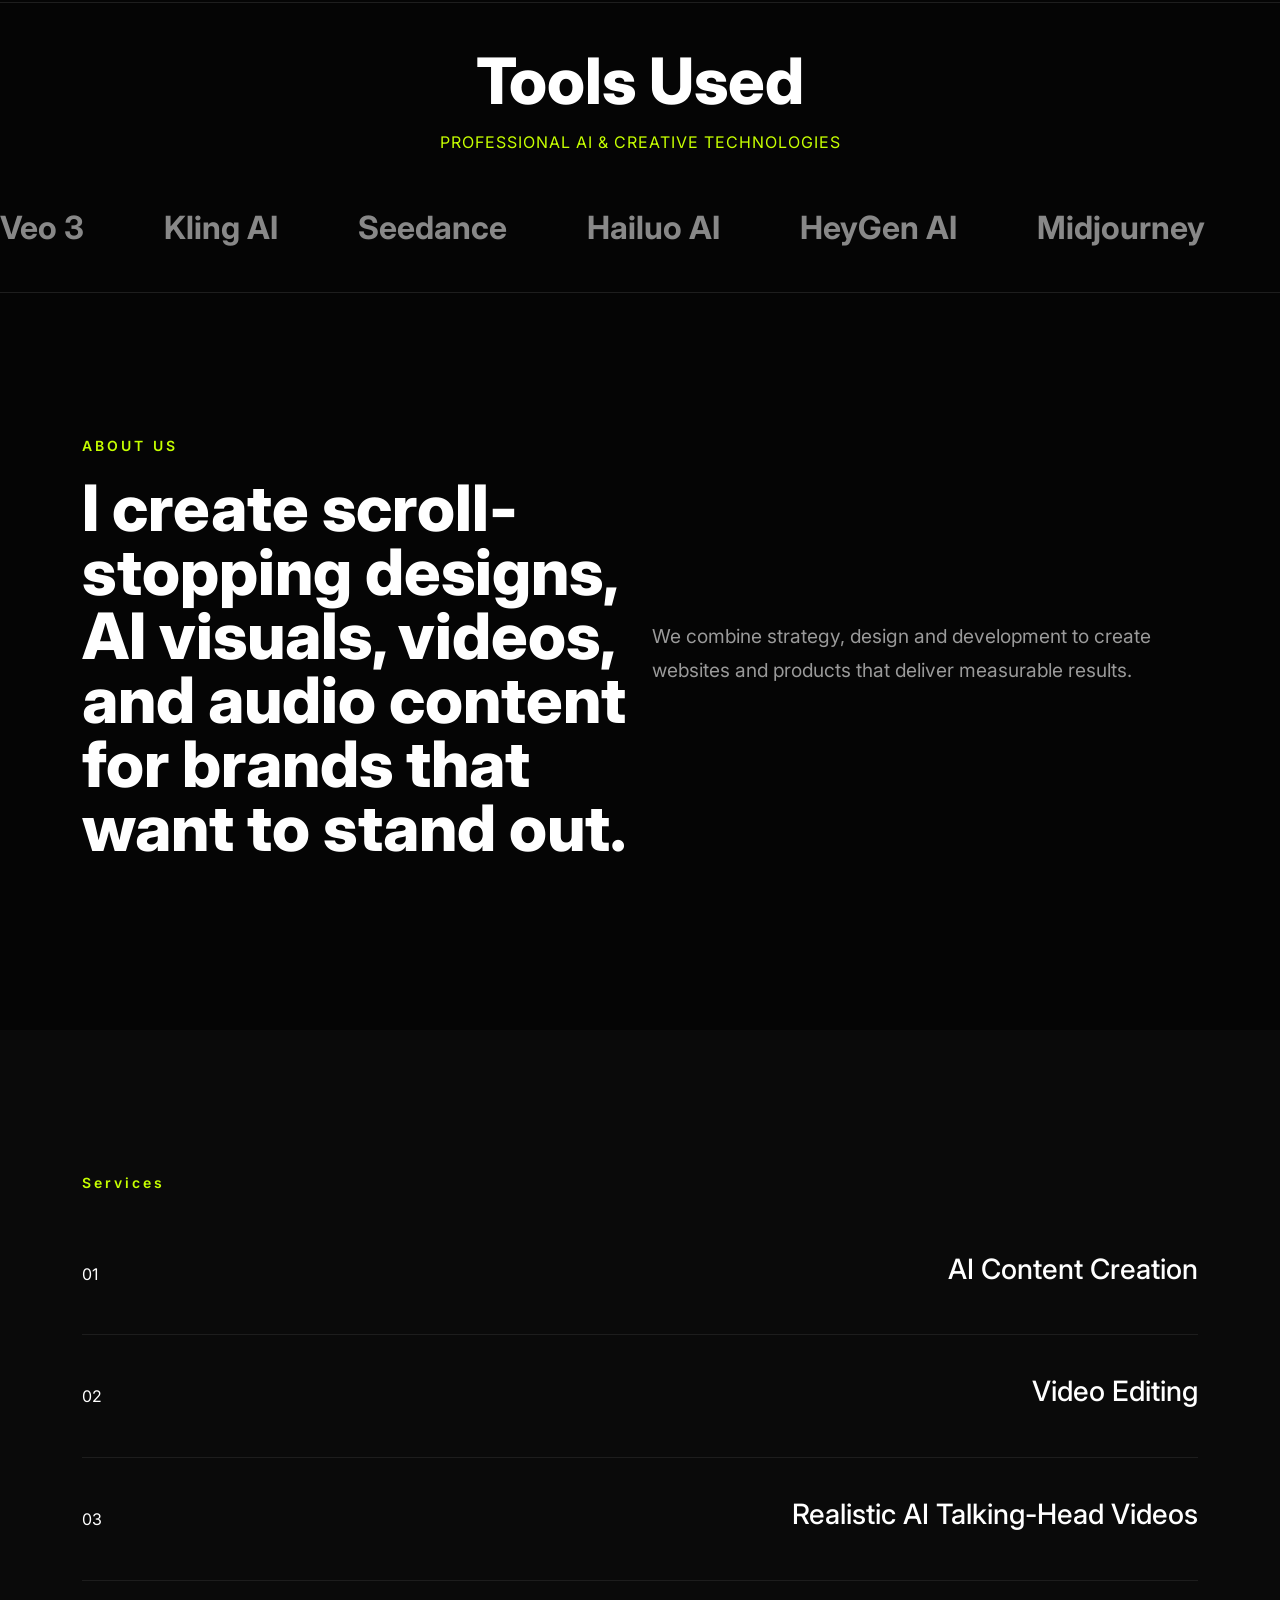
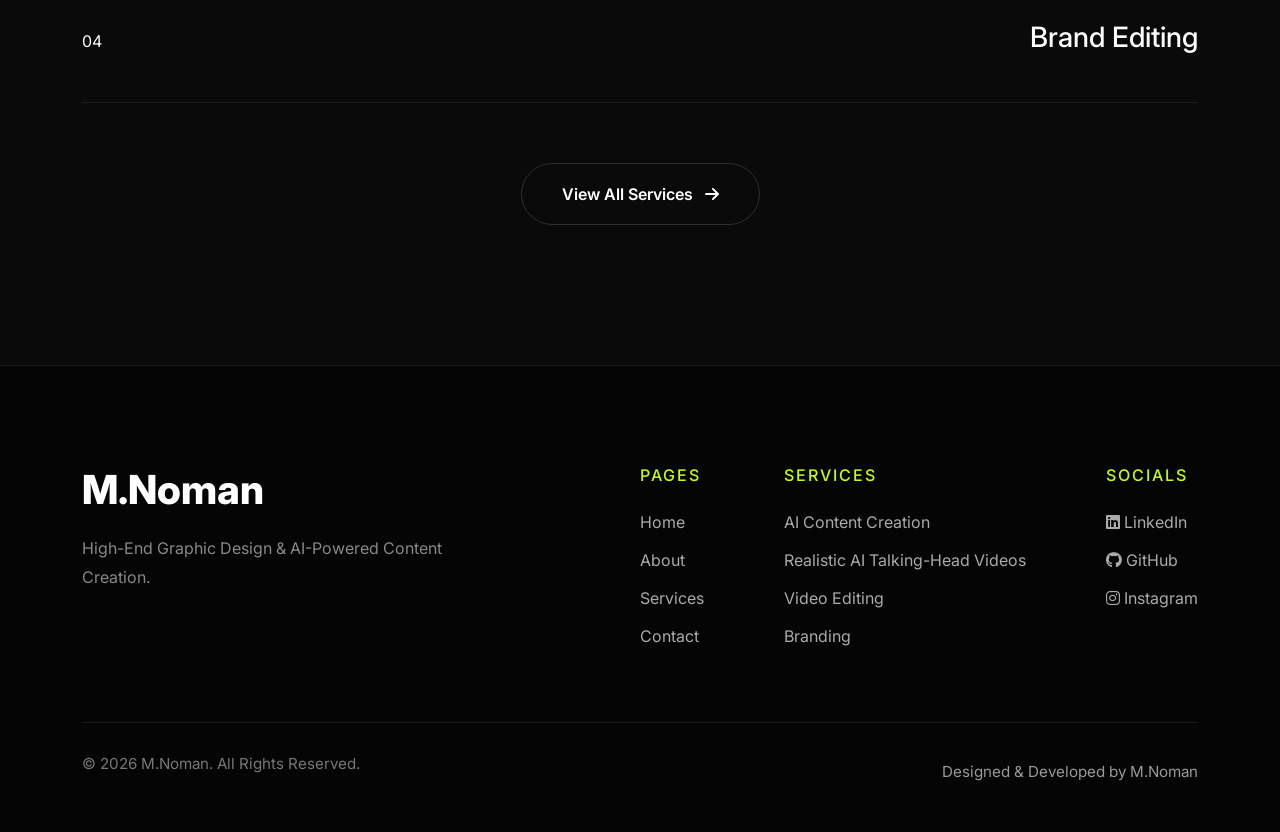
==== commit 9fcdac08: "Update index.html" ====
--- a/index.html
+++ b/index.html
@@ -223,7 +223,7 @@
 
                     <div class="project-content">
 
-                        <h3>Modern Agency</h3>
+                        <h3>Ai Character</h3>
 
                         <p>Realistic AI talking-head videos</p>
 
@@ -259,14 +259,14 @@
                 <div class="project-card">
 
                     <video class="back-video" loop muted playsinline>
-                    <source src="assets/crime.mp4" type="video/mp4">
+                    <source src="assets/33958612-hd_1920_1080_29fps.mp4" type="video/mp4">
                     </video>
 
                     <div class="project-content">
 
-                        <h3>Modern Agency</h3>
-
-                        <p>AI animation videos</p>
+                        <h3>Ai Documentry Videos </h3>
+
+                        <p>Animations of different countries</p>
 
                     </div>
 
@@ -300,12 +300,12 @@
                 <div class="project-card">
 
                     <video class="back-video" loop muted playsinline>
-                    <source src="assets/story telling.mp4" type="video/mp4">
+                    <source src="assets/7773311-uhd_3840_2160_30fps.mp4" type="video/mp4">
                     </video>
 
                     <div class="project-content">
 
-                        <h3>Startup Platform</h3>
+                        <h3>Ai Crime Videos</h3>
 
                         <p>Crime documentary-style videos</p>
 
@@ -520,4 +520,4 @@
 <script src="js/script.js"></script>
 
 </body>
-</html>+</html>
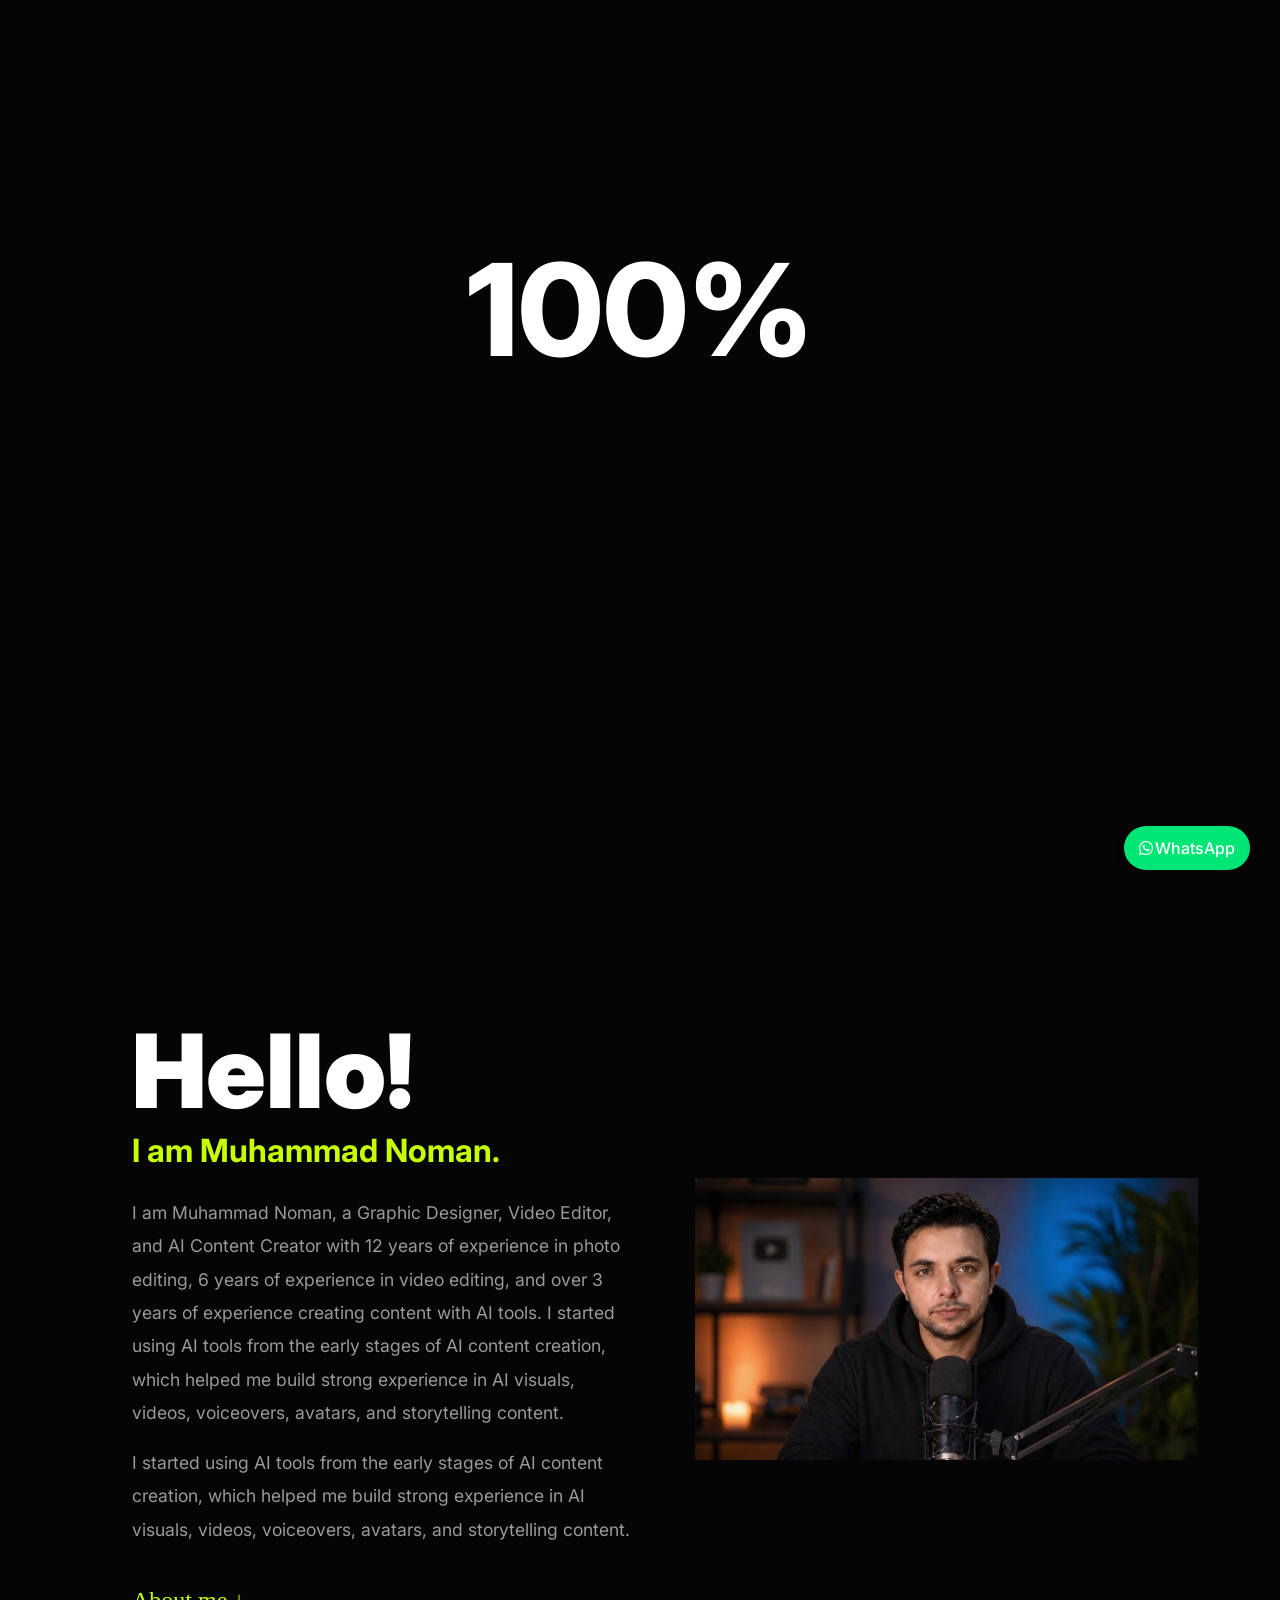
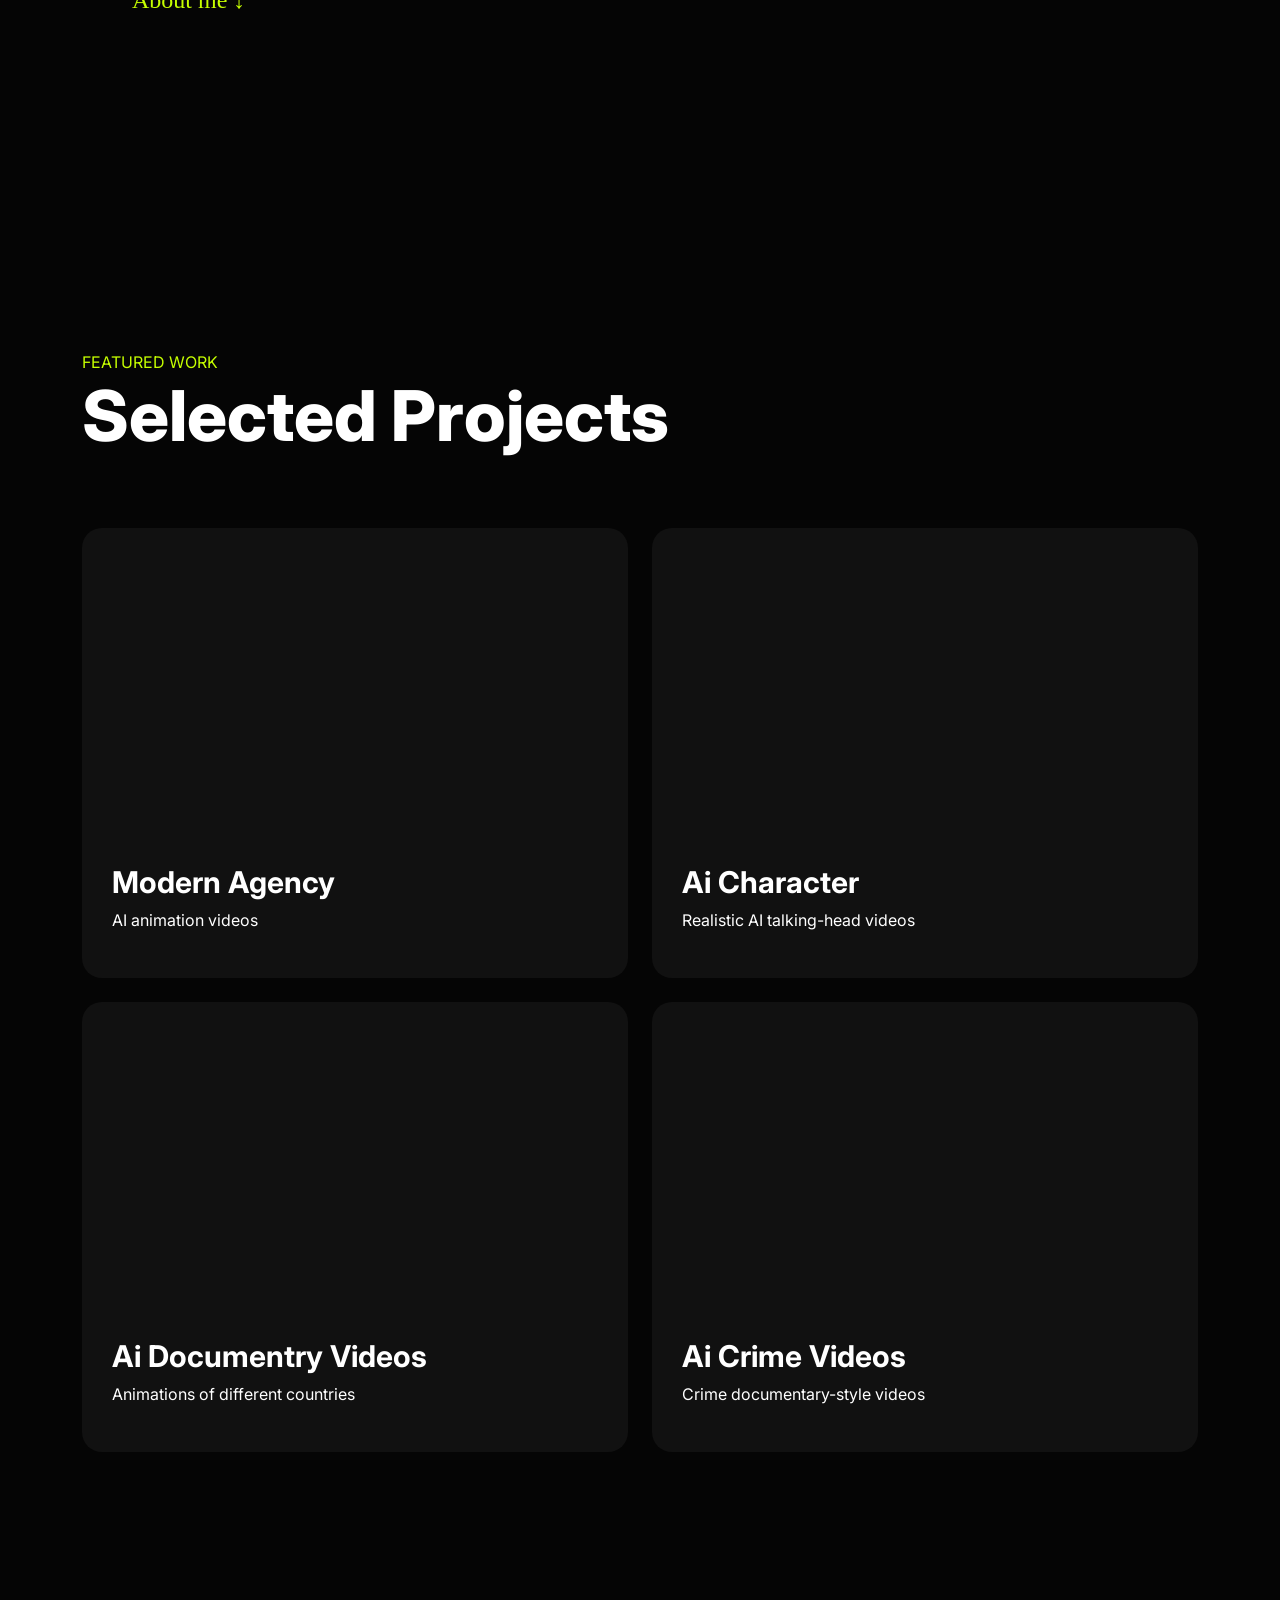
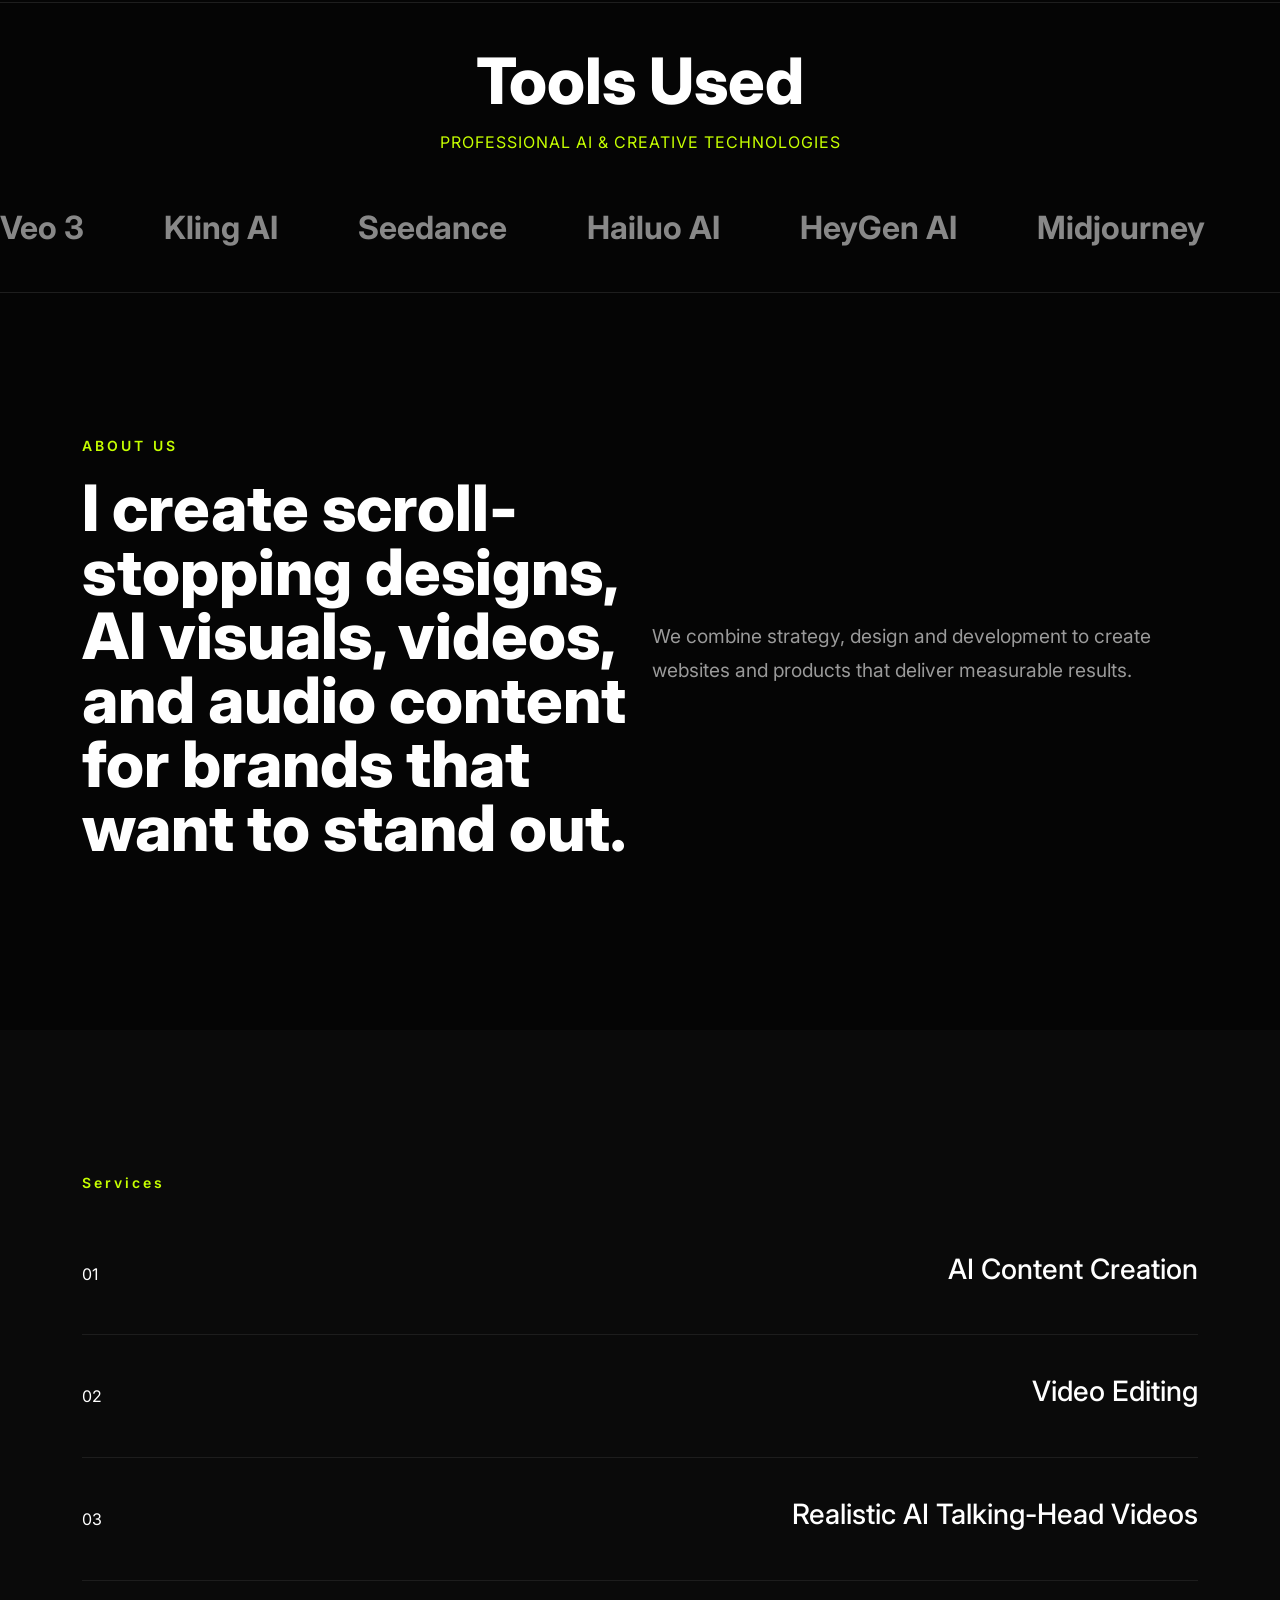
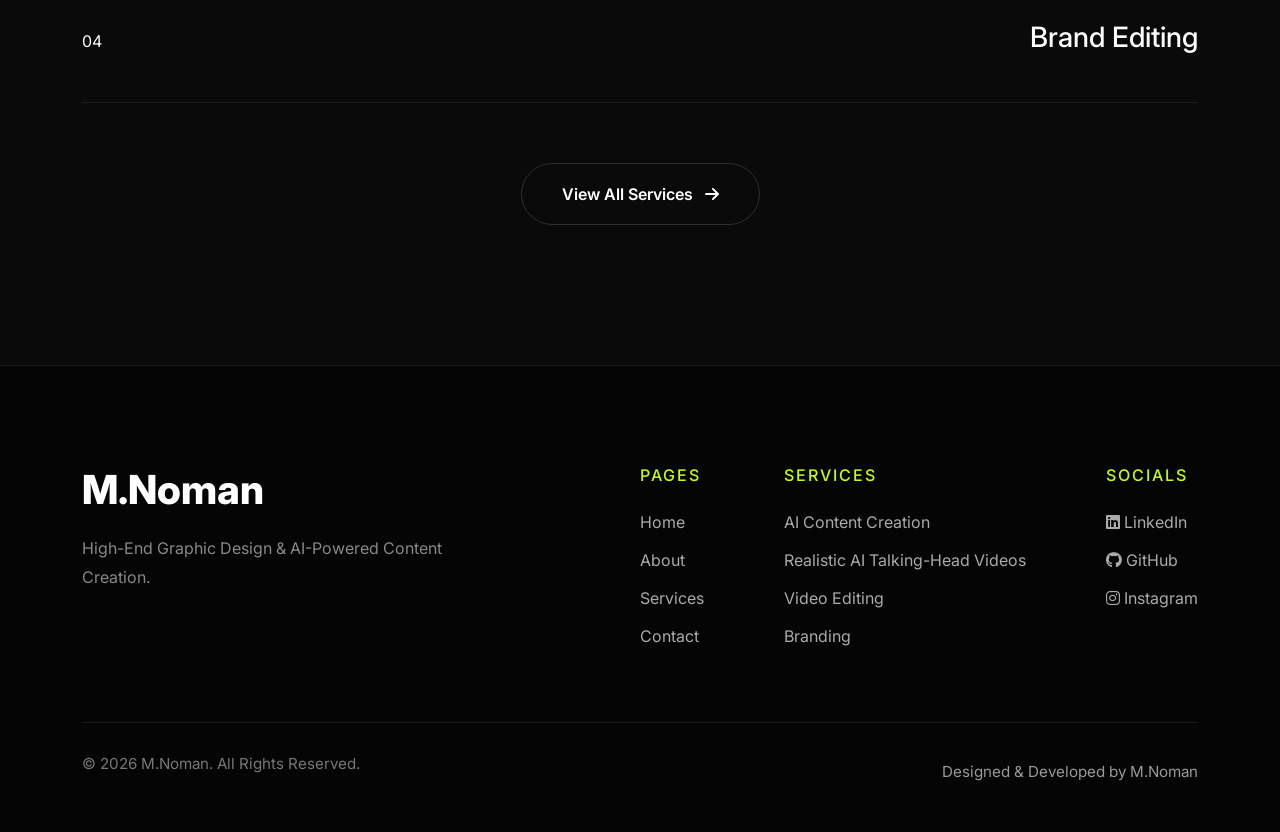
==== commit 5aa59e62: "Update index.html" ====
--- a/index.html
+++ b/index.html
@@ -259,7 +259,7 @@
                 <div class="project-card">
 
                     <video class="back-video" loop muted playsinline>
-                    <source src="assets/33958612-hd_1920_1080_29fps.mp4" type="video/mp4">
+                    <source src="assets/3958612-hd_1920_1080_29fps.mp4" type="video/mp4">
                     </video>
 
                     <div class="project-content">
